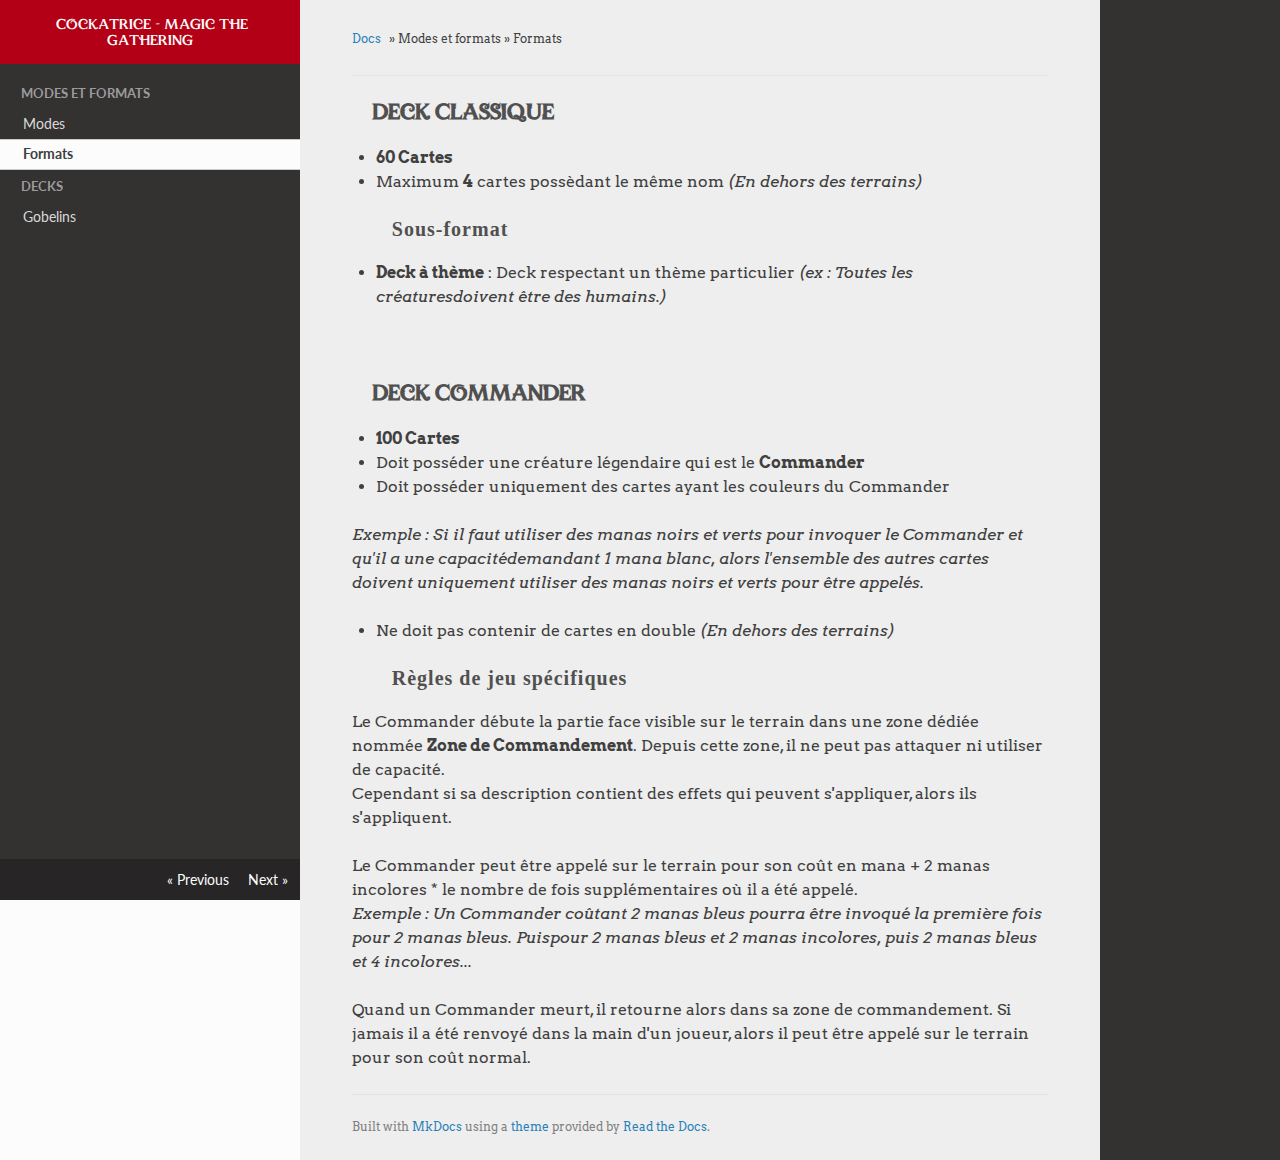
==== formats/index.html @ 2d0db50e "Deployed 1546c3d with MkDocs version: 1.1.2" ====
<!DOCTYPE html>
<!--[if IE 8]><html class="no-js lt-ie9" lang="en" > <![endif]-->
<!--[if gt IE 8]><!--> <html class="no-js" lang="en" > <!--<![endif]-->
<head>
  <meta charset="utf-8">
  <meta http-equiv="X-UA-Compatible" content="IE=edge">
  <meta name="viewport" content="width=device-width, initial-scale=1.0">
  
  <meta name="author" content="Adaendra">
  
  <link rel="shortcut icon" href="../img/favicon.ico">
  <title>Formats - Cockatrice - Magic The Gathering</title>
  <link href="https://fonts.googleapis.com/css2?family=Arvo:ital,wght@0,400;0,700;1,400;1,700&display=swap" rel="stylesheet">
  <link rel="stylesheet" href="https://fonts.googleapis.com/css?family=Lato:400,700|Roboto+Slab:400,700|Inconsolata:400,700" />

  <link rel="stylesheet" href="../css/color_palette.css" />
  <link rel="stylesheet" href="../css/fonts.css" />
  <link rel="stylesheet" href="../css/theme.css" />
  <link rel="stylesheet" href="../css/theme_extra.css" />
  <link rel="stylesheet" href="../css/magic_theme.css" />
  <link rel="stylesheet" href="../css/mtg-card.css" />
  
  <script>
    // Current page data
    var mkdocs_page_name = "Formats";
    var mkdocs_page_input_path = "formats.md";
    var mkdocs_page_url = null;
  </script>
  
  <script src="../js/jquery-2.1.1.min.js" defer></script>
  <script src="../js/modernizr-2.8.3.min.js" defer></script> 
  
</head>

<body class="wy-body-for-nav" role="document">

  <div class="wy-grid-for-nav">

    
    <nav data-toggle="wy-nav-shift" class="wy-nav-side stickynav">
    <div class="wy-side-scroll">
      <div class="wy-side-nav-search">
        <a href=".." class="icon icon-home"> Cockatrice - Magic The Gathering</a>
      </div>

      <div class="wy-menu wy-menu-vertical" data-spy="affix" role="navigation" aria-label="main navigation">
                <p class="caption"><span class="caption-text">Modes et formats</span></p>
                <ul class="current">
                    <li class="toctree-l1"><a class="reference internal" href="../modes/">Modes</a>
                    </li>
                    <li class="toctree-l1 current"><a class="reference internal current" href="./">Formats</a>
                    </li>
                </ul>
                <p class="caption"><span class="caption-text">Decks</span></p>
                <ul>
                    <li class="toctree-l1"><a class="reference internal" href="../decks/gobelins/">Gobelins</a>
                    </li>
                </ul>
      </div>
    </div>
    </nav>

    <section data-toggle="wy-nav-shift" class="wy-nav-content-wrap">

      
      <nav class="wy-nav-top" role="navigation" aria-label="top navigation">
        <i data-toggle="wy-nav-top" class="fa fa-bars"></i>
        <a href="..">Cockatrice - Magic The Gathering</a>
      </nav>

      
      <div class="wy-nav-content">
        <div class="rst-content">
          <div class="navigation-bar" role="navigation" aria-label="breadcrumbs navigation">
  <ul class="wy-breadcrumbs">
    <li><a href="..">Docs</a> &raquo;</li>
    
      
        
          <li>Modes et formats &raquo;</li>
        
      
    
    <li>Formats</li>
    <li class="wy-breadcrumbs-aside">
      
    </li>
  </ul>
  
  <hr/>
</div>
          <div role="main">
            <div class="section" id="content-section-js">
              
                <script>

                  var l = `<h1 id="formats-de-deck">Formats de deck</h1>
<h2 id="deck-classique">Deck Classique</h2>
<ul>
<li><strong>60 Cartes</strong></li>
<li>Maximum <strong>4</strong> cartes possèdant le même nom <em>(En dehors des terrains)</em></li>
</ul>
<h3 id="sous-format">Sous-format</h3>
<ul>
<li><strong>Deck à thème</strong> : Deck respectant un thème particulier <em>(ex : Toutes les créatures
doivent être des humains.)</em></li>
</ul>
<p><br/></p>
<h2 id="deck-commander">Deck Commander</h2>
<ul>
<li><strong>100 Cartes</strong></li>
<li>Doit posséder une créature légendaire qui est le <strong>Commander</strong></li>
<li>Doit posséder uniquement des cartes ayant les couleurs du Commander</li>
</ul>
<p><em>Exemple : Si il faut utiliser des manas noirs et verts pour invoquer le Commander et qu'il a une capacité
demandant 1 mana blanc, alors l'ensemble des autres cartes doivent uniquement utiliser des manas noirs 
et verts pour être appelés.</em></p>
<ul>
<li>Ne doit pas contenir de cartes en double <em>(En dehors des terrains)</em></li>
</ul>
<h3 id="regles-de-jeu-specifiques">Règles de jeu spécifiques</h3>
<p>Le Commander débute la partie face visible sur le terrain dans une zone dédiée nommée <strong>Zone de Commandement</strong>. 
Depuis cette zone, il ne peut pas attaquer ni utiliser de capacité. <br/>
Cependant si sa description contient des effets qui peuvent s'appliquer, alors ils s'appliquent.</p>
<p>Le Commander peut être appelé sur le terrain pour son coût en mana + 2 manas incolores * le nombre de fois 
supplémentaires où il a été appelé. <br/>
<em>Exemple : Un Commander coûtant 2 manas bleus pourra être invoqué la première fois pour 2 manas bleus. Puis
pour 2 manas bleus et 2 manas incolores, puis 2 manas bleus et 4 incolores...</em></p>
<p>Quand un Commander meurt, il retourne alors dans sa zone de commandement. Si jamais il a été renvoyé dans la main 
d'un joueur, alors il peut être appelé sur le terrain pour son coût normal.</p>`.split('\n')
                  var jsonCard = false;
                  for(var i=0; i<l.length; i++) {
                    if (l[i] == '<blockquote>') {
                      jsonCard = true;
                    }
                    if (l[i] == '</blockquote>') {
                      jsonCard = false;
                    }
                    if (jsonCard) {
                      var newL = l[i].substr(3, l[i].length-3-4)
                      if (newL.startsWith('{') && newL.endsWith('}')) {
                        var jsonL = JSON.parse(newL);
                        l[i] = "";
                        if (jsonL.link != null && jsonL.link != undefined) {
                          l[i] = l[i] + "<a class='a-card' href='" + jsonL.link + "'>"
                        }

                        l[i] = l[i] + "<div class='mtg-card card-" + jsonL.color + "'>"

                        l[i] = l[i] + "<div class='mtg-card-top'>"
                        l[i] = l[i] + "<div class='mtg-card-quantity' title='Quantité'>" + jsonL.quantity + "</div>"
                        l[i] = l[i] + "<div class='mtg-card-titre' title='Nom de la carte'>" + jsonL.name + "</div>"
                        if (jsonL.mana != null && jsonL.mana != undefined) {
                          l[i] = l[i] + "<div class='mtg-card-mana' title='Mana'>"
                          for (var j = 0; j < jsonL.mana.length; j++) {
                            if (jsonL.mana[j].color == '') {
                              l[i] = l[i] + "<div class='mana-circle mana-any'>" + jsonL.mana[j].value + "</div>";
                            } else {
                              for (var k = 0; k < parseInt(jsonL.mana[j].value); k++) {
                                l[i] = l[i] + "<div class='mana-circle mana-" + jsonL.mana[j].color + "'></div>";
                              }
                            }
                          }
                          l[i] = l[i] + "</div>" // End Mana
                        }
                        l[i] = l[i] + "</div>" // End Top

                        l[i] = l[i] + "</div>"
                        if (jsonL.link != null && jsonL.link != undefined) {
                          l[i] = l[i] + "</a>"
                        }

                      }
                    }
                  }
                  var l2 = "";
                  for(var i=0; i<l.length; i++) {
                    if (l[i+1] != null && l[i+1] != undefined) {
                      l2 = l2 + l[i + 1]
                    }
                  }

                  document.getElementById('content-section-js').innerHTML = l2;
                </script>
                <!-- <h1 id="formats-de-deck">Formats de deck</h1>
<h2 id="deck-classique">Deck Classique</h2>
<ul>
<li><strong>60 Cartes</strong></li>
<li>Maximum <strong>4</strong> cartes possèdant le même nom <em>(En dehors des terrains)</em></li>
</ul>
<h3 id="sous-format">Sous-format</h3>
<ul>
<li><strong>Deck à thème</strong> : Deck respectant un thème particulier <em>(ex : Toutes les créatures
doivent être des humains.)</em></li>
</ul>
<p><br/></p>
<h2 id="deck-commander">Deck Commander</h2>
<ul>
<li><strong>100 Cartes</strong></li>
<li>Doit posséder une créature légendaire qui est le <strong>Commander</strong></li>
<li>Doit posséder uniquement des cartes ayant les couleurs du Commander</li>
</ul>
<p><em>Exemple : Si il faut utiliser des manas noirs et verts pour invoquer le Commander et qu'il a une capacité
demandant 1 mana blanc, alors l'ensemble des autres cartes doivent uniquement utiliser des manas noirs 
et verts pour être appelés.</em></p>
<ul>
<li>Ne doit pas contenir de cartes en double <em>(En dehors des terrains)</em></li>
</ul>
<h3 id="regles-de-jeu-specifiques">Règles de jeu spécifiques</h3>
<p>Le Commander débute la partie face visible sur le terrain dans une zone dédiée nommée <strong>Zone de Commandement</strong>. 
Depuis cette zone, il ne peut pas attaquer ni utiliser de capacité. <br/>
Cependant si sa description contient des effets qui peuvent s'appliquer, alors ils s'appliquent.</p>
<p>Le Commander peut être appelé sur le terrain pour son coût en mana + 2 manas incolores * le nombre de fois 
supplémentaires où il a été appelé. <br/>
<em>Exemple : Un Commander coûtant 2 manas bleus pourra être invoqué la première fois pour 2 manas bleus. Puis
pour 2 manas bleus et 2 manas incolores, puis 2 manas bleus et 4 incolores...</em></p>
<p>Quand un Commander meurt, il retourne alors dans sa zone de commandement. Si jamais il a été renvoyé dans la main 
d'un joueur, alors il peut être appelé sur le terrain pour son coût normal.</p> -->
              
            </div>
          </div>
          <footer>
  

  <hr/>

  <div role="contentinfo">
    <!-- Copyright etc -->
    
  </div>

  Built with <a href="https://www.mkdocs.org/">MkDocs</a> using a <a href="https://github.com/snide/sphinx_rtd_theme">theme</a> provided by <a href="https://readthedocs.org">Read the Docs</a>.
</footer>
      
        </div>
      </div>

    </section>

  </div>

  <div class="rst-versions" role="note" aria-label="versions">
    <span class="rst-current-version" data-toggle="rst-current-version">
      
      
        <span><a href="../modes/" style="color: #fcfcfc;">&laquo; Previous</a></span>
      
      
        <span style="margin-left: 15px"><a href="../decks/gobelins/" style="color: #fcfcfc">Next &raquo;</a></span>
      
    </span>
</div>
    <script>var base_url = '..';</script>
    <script src="../js/theme.js" defer></script>
      <script src="../search/main.js" defer></script>
    <script defer>
        window.onload = function () {
            SphinxRtdTheme.Navigation.enable(false);
        };
    </script>

</body>
</html>
---- css/color_palette.css ----
:root {
    --black_mana: #343131;
    --black_mana-rgb: 52, 49, 49;
    --blue_mana: #3885d9;
    --blue_mana-rgb: 56, 133, 217;
    --green_mana: #00734b;
    --green_mana-rgb: 0, 115, 75;
    --red_mana: #b40017;
    --red_mana-rgb: 180, 0, 23;
    --white_mana: #f0eed1;
    --white_mana-rgb: 240, 238, 209;
    --colorless_mana: #bbbbbb;
    --colorless_mana-rgb: 187, 187, 187;
}
---- css/fonts.css ----
@font-face {
    font-family: 'MagicTheGathering';
    src: url("../fonts/magicthegathering/MAGIC.ttf") format("truetype");
    font-weight: normal;
    font-style: normal
}

@font-face {
    font-family: 'WizardWorldFont';
    src: url("../fonts/wizard-world-font/WizardWorldSimplified.ttf") format("truetype");
    font-weight: normal;
    font-style: normal
}
---- css/theme.css ----
/*
 * This file is copied from the upstream ReadTheDocs Sphinx
 * theme. To aid upgradability this file should *not* be edited.
 * modifications we need should be included in theme_extra.css.
 *
 * https://github.com/rtfd/sphinx_rtd_theme
 */

/* sphinx_rtd_theme version 0.4.1 | MIT license */
/* Built 20180727 10:07 */
* {
    -webkit-box-sizing: border-box;
    -moz-box-sizing: border-box;
    box-sizing: border-box
}

article, aside, details, figcaption, figure, footer, header, hgroup, nav, section {
    display: block
}

audio, canvas, video {
    display: inline-block;
    *display: inline;
    *zoom: 1
}

audio:not([controls]) {
    display: none
}

[hidden] {
    display: none
}

* {
    -webkit-box-sizing: border-box;
    -moz-box-sizing: border-box;
    box-sizing: border-box
}

html {
    font-size: 100%;
    -webkit-text-size-adjust: 100%;
    -ms-text-size-adjust: 100%
}

body {
    margin: 0
}

a:hover, a:active {
    outline: 0
}

abbr[title] {
    border-bottom: 1px dotted
}

b, strong {
    font-weight: bold
}

blockquote {
    margin: 0
}

dfn {
    font-style: italic
}

ins {
    background: #ff9;
    color: #000;
    text-decoration: none
}

mark {
    background: #ff0;
    color: #000;
    font-style: italic;
    font-weight: bold
}

pre, code, .rst-content tt, .rst-content code, kbd, samp {
    font-family: monospace, serif;
    _font-family: "courier new", monospace;
    font-size: 1em
}

pre {
    white-space: pre
}

q {
    quotes: none
}

q:before, q:after {
    content: "";
    content: none
}

small {
    font-size: 85%
}

sub, sup {
    font-size: 75%;
    line-height: 0;
    position: relative;
    vertical-align: baseline
}

sup {
    top: -0.5em
}

sub {
    bottom: -0.25em
}

ul, ol, dl {
    margin: 0;
    padding: 0;
    list-style: none;
    list-style-image: none
}

li {
    list-style: none
}

dd {
    margin: 0
}

img {
    border: 0;
    -ms-interpolation-mode: bicubic;
    vertical-align: middle;
    max-width: 100%
}

svg:not(:root) {
    overflow: hidden
}

figure {
    margin: 0
}

form {
    margin: 0
}

fieldset {
    border: 0;
    margin: 0;
    padding: 0
}

label {
    cursor: pointer
}

legend {
    border: 0;
    *margin-left: -7px;
    padding: 0;
    white-space: normal
}

button, input, select, textarea {
    font-size: 100%;
    margin: 0;
    vertical-align: baseline;
    *vertical-align: middle
}

button, input {
    line-height: normal
}

button, input[type="button"], input[type="reset"], input[type="submit"] {
    cursor: pointer;
    -webkit-appearance: button;
    *overflow: visible
}

button[disabled], input[disabled] {
    cursor: default
}

input[type="checkbox"], input[type="radio"] {
    box-sizing: border-box;
    padding: 0;
    *width: 13px;
    *height: 13px
}

input[type="search"] {
    -webkit-appearance: textfield;
    -moz-box-sizing: content-box;
    -webkit-box-sizing: content-box;
    box-sizing: content-box
}

input[type="search"]::-webkit-search-decoration, input[type="search"]::-webkit-search-cancel-button {
    -webkit-appearance: none
}

button::-moz-focus-inner, input::-moz-focus-inner {
    border: 0;
    padding: 0
}

textarea {
    overflow: auto;
    vertical-align: top;
    resize: vertical
}

table {
    border-collapse: collapse;
    border-spacing: 0
}

td {
    vertical-align: top
}

.chromeframe {
    margin: .2em 0;
    background: #ccc;
    color: #000;
    padding: .2em 0
}

.ir {
    display: block;
    border: 0;
    text-indent: -999em;
    overflow: hidden;
    background-color: transparent;
    background-repeat: no-repeat;
    text-align: left;
    direction: ltr;
    *line-height: 0
}

.ir br {
    display: none
}

.hidden {
    display: none !important;
    visibility: hidden
}

.visuallyhidden {
    border: 0;
    clip: rect(0 0 0 0);
    height: 1px;
    margin: -1px;
    overflow: hidden;
    padding: 0;
    position: absolute;
    width: 1px
}

.visuallyhidden.focusable:active, .visuallyhidden.focusable:focus {
    clip: auto;
    height: auto;
    margin: 0;
    overflow: visible;
    position: static;
    width: auto
}

.invisible {
    visibility: hidden
}

.relative {
    position: relative
}

big, small {
    font-size: 100%
}

@media print {
    html, body, section {
        background: none !important
    }

    * {
        box-shadow: none !important;
        text-shadow: none !important;
        filter: none !important;
        -ms-filter: none !important
    }

    a, a:visited {
        text-decoration: underline
    }

    .ir a:after, a[href^="javascript:"]:after, a[href^="#"]:after {
        content: ""
    }

    pre, blockquote {
        page-break-inside: avoid
    }

    thead {
        display: table-header-group
    }

    tr, img {
        page-break-inside: avoid
    }

    img {
        max-width: 100% !important
    }

    @page {
        margin: .5cm
    }

    p, h2, .rst-content .toctree-wrapper p.caption, h3 {
        orphans: 3;
        widows: 3
    }

    h2, .rst-content .toctree-wrapper p.caption, h3 {
        page-break-after: avoid
    }
}

.fa:before, .wy-menu-vertical li span.toctree-expand:before, .wy-menu-vertical li.on a span.toctree-expand:before, .wy-menu-vertical li.current > a span.toctree-expand:before, .rst-content .admonition-title:before, .rst-content h1 .headerlink:before, .rst-content h2 .headerlink:before, .rst-content h3 .headerlink:before, .rst-content h4 .headerlink:before, .rst-content h5 .headerlink:before, .rst-content h6 .headerlink:before, .rst-content dl dt .headerlink:before, .rst-content p.caption .headerlink:before, .rst-content table > caption .headerlink:before, .rst-content tt.download span:first-child:before, .rst-content code.download span:first-child:before, .icon:before, .wy-dropdown .caret:before, .wy-inline-validate.wy-inline-validate-success .wy-input-context:before, .wy-inline-validate.wy-inline-validate-danger .wy-input-context:before, .wy-inline-validate.wy-inline-validate-warning .wy-input-context:before, .wy-inline-validate.wy-inline-validate-info .wy-input-context:before, .wy-alert, .rst-content .note, .rst-content .attention, .rst-content .caution, .rst-content .danger, .rst-content .error, .rst-content .hint, .rst-content .important, .rst-content .tip, .rst-content .warning, .rst-content .seealso, .rst-content .admonition-todo, .rst-content .admonition, .btn, input[type="text"], input[type="password"], input[type="email"], input[type="url"], input[type="date"], input[type="month"], input[type="time"], input[type="datetime"], input[type="datetime-local"], input[type="week"], input[type="number"], input[type="search"], input[type="tel"], input[type="color"], select, textarea, .wy-menu-vertical li.on a, .wy-menu-vertical li.current > a, .wy-side-nav-search > a, .wy-side-nav-search .wy-dropdown > a, .wy-nav-top a {
    -webkit-font-smoothing: antialiased
}

.clearfix {
    *zoom: 1
}

.clearfix:before, .clearfix:after {
    display: table;
    content: ""
}

.clearfix:after {
    clear: both
}

/*!
  *  Font Awesome 4.7.0 by @davegandy - http://fontawesome.io - @fontawesome
  *  License - http://fontawesome.io/license (Font: SIL OFL 1.1, CSS: MIT License)
  */
@font-face {
    font-family: 'FontAwesome';
    src: url("../fonts/fontawesome-webfont.eot?v=4.7.0");
    src: url("../fonts/fontawesome-webfont.eot?#iefix&v=4.7.0") format("embedded-opentype"), url("../fonts/fontawesome-webfont.woff2?v=4.7.0") format("woff2"), url("../fonts/fontawesome-webfont.woff?v=4.7.0") format("woff"), url("../fonts/fontawesome-webfont.ttf?v=4.7.0") format("truetype"), url("../fonts/fontawesome-webfont.svg?v=4.7.0#fontawesomeregular") format("svg");
    font-weight: normal;
    font-style: normal
}

.fa, .wy-menu-vertical li span.toctree-expand, .wy-menu-vertical li.on a span.toctree-expand, .wy-menu-vertical li.current > a span.toctree-expand, .rst-content .admonition-title, .rst-content h1 .headerlink, .rst-content h2 .headerlink, .rst-content h3 .headerlink, .rst-content h4 .headerlink, .rst-content h5 .headerlink, .rst-content h6 .headerlink, .rst-content dl dt .headerlink, .rst-content p.caption .headerlink, .rst-content table > caption .headerlink, .rst-content tt.download span:first-child, .rst-content code.download span:first-child, .icon {
    display: inline-block;
    font: normal normal normal 14px/1 FontAwesome;
    font-size: inherit;
    text-rendering: auto;
    -webkit-font-smoothing: antialiased;
    -moz-osx-font-smoothing: grayscale
}

.fa-lg {
    font-size: 1.3333333333em;
    line-height: .75em;
    vertical-align: -15%
}

.fa-2x {
    font-size: 2em
}

.fa-3x {
    font-size: 3em
}

.fa-4x {
    font-size: 4em
}

.fa-5x {
    font-size: 5em
}

.fa-fw {
    width: 1.2857142857em;
    text-align: center
}

.fa-ul {
    padding-left: 0;
    margin-left: 2.1428571429em;
    list-style-type: none
}

.fa-ul > li {
    position: relative
}

.fa-li {
    position: absolute;
    left: -2.1428571429em;
    width: 2.1428571429em;
    top: .1428571429em;
    text-align: center
}

.fa-li.fa-lg {
    left: -1.8571428571em
}

.fa-border {
    padding: .2em .25em .15em;
    border: solid 0.08em #eee;
    border-radius: .1em
}

.fa-pull-left {
    float: left
}

.fa-pull-right {
    float: right
}

.fa.fa-pull-left, .wy-menu-vertical li span.fa-pull-left.toctree-expand, .wy-menu-vertical li.on a span.fa-pull-left.toctree-expand, .wy-menu-vertical li.current > a span.fa-pull-left.toctree-expand, .rst-content .fa-pull-left.admonition-title, .rst-content h1 .fa-pull-left.headerlink, .rst-content h2 .fa-pull-left.headerlink, .rst-content h3 .fa-pull-left.headerlink, .rst-content h4 .fa-pull-left.headerlink, .rst-content h5 .fa-pull-left.headerlink, .rst-content h6 .fa-pull-left.headerlink, .rst-content dl dt .fa-pull-left.headerlink, .rst-content p.caption .fa-pull-left.headerlink, .rst-content table > caption .fa-pull-left.headerlink, .rst-content tt.download span.fa-pull-left:first-child, .rst-content code.download span.fa-pull-left:first-child, .fa-pull-left.icon {
    margin-right: .3em
}

.fa.fa-pull-right, .wy-menu-vertical li span.fa-pull-right.toctree-expand, .wy-menu-vertical li.on a span.fa-pull-right.toctree-expand, .wy-menu-vertical li.current > a span.fa-pull-right.toctree-expand, .rst-content .fa-pull-right.admonition-title, .rst-content h1 .fa-pull-right.headerlink, .rst-content h2 .fa-pull-right.headerlink, .rst-content h3 .fa-pull-right.headerlink, .rst-content h4 .fa-pull-right.headerlink, .rst-content h5 .fa-pull-right.headerlink, .rst-content h6 .fa-pull-right.headerlink, .rst-content dl dt .fa-pull-right.headerlink, .rst-content p.caption .fa-pull-right.headerlink, .rst-content table > caption .fa-pull-right.headerlink, .rst-content tt.download span.fa-pull-right:first-child, .rst-content code.download span.fa-pull-right:first-child, .fa-pull-right.icon {
    margin-left: .3em
}

.pull-right {
    float: right
}

.pull-left {
    float: left
}

.fa.pull-left, .wy-menu-vertical li span.pull-left.toctree-expand, .wy-menu-vertical li.on a span.pull-left.toctree-expand, .wy-menu-vertical li.current > a span.pull-left.toctree-expand, .rst-content .pull-left.admonition-title, .rst-content h1 .pull-left.headerlink, .rst-content h2 .pull-left.headerlink, .rst-content h3 .pull-left.headerlink, .rst-content h4 .pull-left.headerlink, .rst-content h5 .pull-left.headerlink, .rst-content h6 .pull-left.headerlink, .rst-content dl dt .pull-left.headerlink, .rst-content p.caption .pull-left.headerlink, .rst-content table > caption .pull-left.headerlink, .rst-content tt.download span.pull-left:first-child, .rst-content code.download span.pull-left:first-child, .pull-left.icon {
    margin-right: .3em
}

.fa.pull-right, .wy-menu-vertical li span.pull-right.toctree-expand, .wy-menu-vertical li.on a span.pull-right.toctree-expand, .wy-menu-vertical li.current > a span.pull-right.toctree-expand, .rst-content .pull-right.admonition-title, .rst-content h1 .pull-right.headerlink, .rst-content h2 .pull-right.headerlink, .rst-content h3 .pull-right.headerlink, .rst-content h4 .pull-right.headerlink, .rst-content h5 .pull-right.headerlink, .rst-content h6 .pull-right.headerlink, .rst-content dl dt .pull-right.headerlink, .rst-content p.caption .pull-right.headerlink, .rst-content table > caption .pull-right.headerlink, .rst-content tt.download span.pull-right:first-child, .rst-content code.download span.pull-right:first-child, .pull-right.icon {
    margin-left: .3em
}

.fa-spin {
    -webkit-animation: fa-spin 2s infinite linear;
    animation: fa-spin 2s infinite linear
}

.fa-pulse {
    -webkit-animation: fa-spin 1s infinite steps(8);
    animation: fa-spin 1s infinite steps(8)
}

@-webkit-keyframes fa-spin {
    0% {
        -webkit-transform: rotate(0deg);
        transform: rotate(0deg)
    }
    100% {
        -webkit-transform: rotate(359deg);
        transform: rotate(359deg)
    }
}

@keyframes fa-spin {
    0% {
        -webkit-transform: rotate(0deg);
        transform: rotate(0deg)
    }
    100% {
        -webkit-transform: rotate(359deg);
        transform: rotate(359deg)
    }
}

.fa-rotate-90 {
    -ms-filter: "progid:DXImageTransform.Microsoft.BasicImage(rotation=1)";
    -webkit-transform: rotate(90deg);
    -ms-transform: rotate(90deg);
    transform: rotate(90deg)
}

.fa-rotate-180 {
    -ms-filter: "progid:DXImageTransform.Microsoft.BasicImage(rotation=2)";
    -webkit-transform: rotate(180deg);
    -ms-transform: rotate(180deg);
    transform: rotate(180deg)
}

.fa-rotate-270 {
    -ms-filter: "progid:DXImageTransform.Microsoft.BasicImage(rotation=3)";
    -webkit-transform: rotate(270deg);
    -ms-transform: rotate(270deg);
    transform: rotate(270deg)
}

.fa-flip-horizontal {
    -ms-filter: "progid:DXImageTransform.Microsoft.BasicImage(rotation=0, mirror=1)";
    -webkit-transform: scale(-1, 1);
    -ms-transform: scale(-1, 1);
    transform: scale(-1, 1)
}

.fa-flip-vertical {
    -ms-filter: "progid:DXImageTransform.Microsoft.BasicImage(rotation=2, mirror=1)";
    -webkit-transform: scale(1, -1);
    -ms-transform: scale(1, -1);
    transform: scale(1, -1)
}

:root .fa-rotate-90, :root .fa-rotate-180, :root .fa-rotate-270, :root .fa-flip-horizontal, :root .fa-flip-vertical {
    filter: none
}

.fa-stack {
    position: relative;
    display: inline-block;
    width: 2em;
    height: 2em;
    line-height: 2em;
    vertical-align: middle
}

.fa-stack-1x, .fa-stack-2x {
    position: absolute;
    left: 0;
    width: 100%;
    text-align: center
}

.fa-stack-1x {
    line-height: inherit
}

.fa-stack-2x {
    font-size: 2em
}

.fa-inverse {
    color: #fff
}

.fa-glass:before {
    content: ""
}

.fa-music:before {
    content: ""
}

.fa-search:before, .icon-search:before {
    content: ""
}

.fa-envelope-o:before {
    content: ""
}

.fa-heart:before {
    content: ""
}

.fa-star:before {
    content: ""
}

.fa-star-o:before {
    content: ""
}

.fa-user:before {
    content: ""
}

.fa-film:before {
    content: ""
}

.fa-th-large:before {
    content: ""
}

.fa-th:before {
    content: ""
}

.fa-th-list:before {
    content: ""
}

.fa-check:before {
    content: ""
}

.fa-remove:before, .fa-close:before, .fa-times:before {
    content: ""
}

.fa-search-plus:before {
    content: ""
}

.fa-search-minus:before {
    content: ""
}

.fa-power-off:before {
    content: ""
}

.fa-signal:before {
    content: ""
}

.fa-gear:before, .fa-cog:before {
    content: ""
}

.fa-trash-o:before {
    content: ""
}

.fa-home:before, .icon-home:before {
    content: ""
}

.fa-file-o:before {
    content: ""
}

.fa-clock-o:before {
    content: ""
}

.fa-road:before {
    content: ""
}

.fa-download:before, .rst-content tt.download span:first-child:before, .rst-content code.download span:first-child:before {
    content: ""
}

.fa-arrow-circle-o-down:before {
    content: ""
}

.fa-arrow-circle-o-up:before {
    content: ""
}

.fa-inbox:before {
    content: ""
}

.fa-play-circle-o:before {
    content: ""
}

.fa-rotate-right:before, .fa-repeat:before {
    content: ""
}

.fa-refresh:before {
    content: ""
}

.fa-list-alt:before {
    content: ""
}

.fa-lock:before {
    content: ""
}

.fa-flag:before {
    content: ""
}

.fa-headphones:before {
    content: ""
}

.fa-volume-off:before {
    content: ""
}

.fa-volume-down:before {
    content: ""
}

.fa-volume-up:before {
    content: ""
}

.fa-qrcode:before {
    content: ""
}

.fa-barcode:before {
    content: ""
}

.fa-tag:before {
    content: ""
}

.fa-tags:before {
    content: ""
}

.fa-book:before, .icon-book:before {
    content: ""
}

.fa-bookmark:before {
    content: ""
}

.fa-print:before {
    content: ""
}

.fa-camera:before {
    content: ""
}

.fa-font:before {
    content: ""
}

.fa-bold:before {
    content: ""
}

.fa-italic:before {
    content: ""
}

.fa-text-height:before {
    content: ""
}

.fa-text-width:before {
    content: ""
}

.fa-align-left:before {
    content: ""
}

.fa-align-center:before {
    content: ""
}

.fa-align-right:before {
    content: ""
}

.fa-align-justify:before {
    content: ""
}

.fa-list:before {
    content: ""
}

.fa-dedent:before, .fa-outdent:before {
    content: ""
}

.fa-indent:before {
    content: ""
}

.fa-video-camera:before {
    content: ""
}

.fa-photo:before, .fa-image:before, .fa-picture-o:before {
    content: ""
}

.fa-pencil:before {
    content: ""
}

.fa-map-marker:before {
    content: ""
}

.fa-adjust:before {
    content: ""
}

.fa-tint:before {
    content: ""
}

.fa-edit:before, .fa-pencil-square-o:before {
    content: ""
}

.fa-share-square-o:before {
    content: ""
}

.fa-check-square-o:before {
    content: ""
}

.fa-arrows:before {
    content: ""
}

.fa-step-backward:before {
    content: ""
}

.fa-fast-backward:before {
    content: ""
}

.fa-backward:before {
    content: ""
}

.fa-play:before {
    content: ""
}

.fa-pause:before {
    content: ""
}

.fa-stop:before {
    content: ""
}

.fa-forward:before {
    content: ""
}

.fa-fast-forward:before {
    content: ""
}

.fa-step-forward:before {
    content: ""
}

.fa-eject:before {
    content: ""
}

.fa-chevron-left:before {
    content: ""
}

.fa-chevron-right:before {
    content: ""
}

.fa-plus-circle:before {
    content: ""
}

.fa-minus-circle:before {
    content: ""
}

.fa-times-circle:before, .wy-inline-validate.wy-inline-validate-danger .wy-input-context:before {
    content: ""
}

.fa-check-circle:before, .wy-inline-validate.wy-inline-validate-success .wy-input-context:before {
    content: ""
}

.fa-question-circle:before {
    content: ""
}

.fa-info-circle:before {
    content: ""
}

.fa-crosshairs:before {
    content: ""
}

.fa-times-circle-o:before {
    content: ""
}

.fa-check-circle-o:before {
    content: ""
}

.fa-ban:before {
    content: ""
}

.fa-arrow-left:before {
    content: ""
}

.fa-arrow-right:before {
    content: ""
}

.fa-arrow-up:before {
    content: ""
}

.fa-arrow-down:before {
    content: ""
}

.fa-mail-forward:before, .fa-share:before {
    content: ""
}

.fa-expand:before {
    content: ""
}

.fa-compress:before {
    content: ""
}

.fa-plus:before {
    content: ""
}

.fa-minus:before {
    content: ""
}

.fa-asterisk:before {
    content: ""
}

.fa-exclamation-circle:before, .wy-inline-validate.wy-inline-validate-warning .wy-input-context:before, .wy-inline-validate.wy-inline-validate-info .wy-input-context:before, .rst-content .admonition-title:before {
    content: ""
}

.fa-gift:before {
    content: ""
}

.fa-leaf:before {
    content: ""
}

.fa-fire:before, .icon-fire:before {
    content: ""
}

.fa-eye:before {
    content: ""
}

.fa-eye-slash:before {
    content: ""
}

.fa-warning:before, .fa-exclamation-triangle:before {
    content: ""
}

.fa-plane:before {
    content: ""
}

.fa-calendar:before {
    content: ""
}

.fa-random:before {
    content: ""
}

.fa-comment:before {
    content: ""
}

.fa-magnet:before {
    content: ""
}

.fa-chevron-up:before {
    content: ""
}

.fa-chevron-down:before {
    content: ""
}

.fa-retweet:before {
    content: ""
}

.fa-shopping-cart:before {
    content: ""
}

.fa-folder:before {
    content: ""
}

.fa-folder-open:before {
    content: ""
}

.fa-arrows-v:before {
    content: ""
}

.fa-arrows-h:before {
    content: ""
}

.fa-bar-chart-o:before, .fa-bar-chart:before {
    content: ""
}

.fa-twitter-square:before {
    content: ""
}

.fa-facebook-square:before {
    content: ""
}

.fa-camera-retro:before {
    content: ""
}

.fa-key:before {
    content: ""
}

.fa-gears:before, .fa-cogs:before {
    content: ""
}

.fa-comments:before {
    content: ""
}

.fa-thumbs-o-up:before {
    content: ""
}

.fa-thumbs-o-down:before {
    content: ""
}

.fa-star-half:before {
    content: ""
}

.fa-heart-o:before {
    content: ""
}

.fa-sign-out:before {
    content: ""
}

.fa-linkedin-square:before {
    content: ""
}

.fa-thumb-tack:before {
    content: ""
}

.fa-external-link:before {
    content: ""
}

.fa-sign-in:before {
    content: ""
}

.fa-trophy:before {
    content: ""
}

.fa-github-square:before {
    content: ""
}

.fa-upload:before {
    content: ""
}

.fa-lemon-o:before {
    content: ""
}

.fa-phone:before {
    content: ""
}

.fa-square-o:before {
    content: ""
}

.fa-bookmark-o:before {
    content: ""
}

.fa-phone-square:before {
    content: ""
}

.fa-twitter:before {
    content: ""
}

.fa-facebook-f:before, .fa-facebook:before {
    content: ""
}

.fa-github:before, .icon-github:before {
    content: ""
}

.fa-unlock:before {
    content: ""
}

.fa-credit-card:before {
    content: ""
}

.fa-feed:before, .fa-rss:before {
    content: ""
}

.fa-hdd-o:before {
    content: ""
}

.fa-bullhorn:before {
    content: ""
}

.fa-bell:before {
    content: ""
}

.fa-certificate:before {
    content: ""
}

.fa-hand-o-right:before {
    content: ""
}

.fa-hand-o-left:before {
    content: ""
}

.fa-hand-o-up:before {
    content: ""
}

.fa-hand-o-down:before {
    content: ""
}

.fa-arrow-circle-left:before, .icon-circle-arrow-left:before {
    content: ""
}

.fa-arrow-circle-right:before, .icon-circle-arrow-right:before {
    content: ""
}

.fa-arrow-circle-up:before {
    content: ""
}

.fa-arrow-circle-down:before {
    content: ""
}

.fa-globe:before {
    content: ""
}

.fa-wrench:before {
    content: ""
}

.fa-tasks:before {
    content: ""
}

.fa-filter:before {
    content: ""
}

.fa-briefcase:before {
    content: ""
}

.fa-arrows-alt:before {
    content: ""
}

.fa-group:before, .fa-users:before {
    content: ""
}

.fa-chain:before, .fa-link:before, .icon-link:before {
    content: ""
}

.fa-cloud:before {
    content: ""
}

.fa-flask:before {
    content: ""
}

.fa-cut:before, .fa-scissors:before {
    content: ""
}

.fa-copy:before, .fa-files-o:before {
    content: ""
}

.fa-paperclip:before {
    content: ""
}

.fa-save:before, .fa-floppy-o:before {
    content: ""
}

.fa-square:before {
    content: ""
}

.fa-navicon:before, .fa-reorder:before, .fa-bars:before {
    content: ""
}

.fa-list-ul:before {
    content: ""
}

.fa-list-ol:before {
    content: ""
}

.fa-strikethrough:before {
    content: ""
}

.fa-underline:before {
    content: ""
}

.fa-table:before {
    content: ""
}

.fa-magic:before {
    content: ""
}

.fa-truck:before {
    content: ""
}

.fa-pinterest:before {
    content: ""
}

.fa-pinterest-square:before {
    content: ""
}

.fa-google-plus-square:before {
    content: ""
}

.fa-google-plus:before {
    content: ""
}

.fa-money:before {
    content: ""
}

.fa-caret-down:before, .wy-dropdown .caret:before, .icon-caret-down:before {
    content: ""
}

.fa-caret-up:before {
    content: ""
}

.fa-caret-left:before {
    content: ""
}

.fa-caret-right:before {
    content: ""
}

.fa-columns:before {
    content: ""
}

.fa-unsorted:before, .fa-sort:before {
    content: ""
}

.fa-sort-down:before, .fa-sort-desc:before {
    content: ""
}

.fa-sort-up:before, .fa-sort-asc:before {
    content: ""
}

.fa-envelope:before {
    content: ""
}

.fa-linkedin:before {
    content: ""
}

.fa-rotate-left:before, .fa-undo:before {
    content: ""
}

.fa-legal:before, .fa-gavel:before {
    content: ""
}

.fa-dashboard:before, .fa-tachometer:before {
    content: ""
}

.fa-comment-o:before {
    content: ""
}

.fa-comments-o:before {
    content: ""
}

.fa-flash:before, .fa-bolt:before {
    content: ""
}

.fa-sitemap:before {
    content: ""
}

.fa-umbrella:before {
    content: ""
}

.fa-paste:before, .fa-clipboard:before {
    content: ""
}

.fa-lightbulb-o:before {
    content: ""
}

.fa-exchange:before {
    content: ""
}

.fa-cloud-download:before {
    content: ""
}

.fa-cloud-upload:before {
    content: ""
}

.fa-user-md:before {
    content: ""
}

.fa-stethoscope:before {
    content: ""
}

.fa-suitcase:before {
    content: ""
}

.fa-bell-o:before {
    content: ""
}

.fa-coffee:before {
    content: ""
}

.fa-cutlery:before {
    content: ""
}

.fa-file-text-o:before {
    content: ""
}

.fa-building-o:before {
    content: ""
}

.fa-hospital-o:before {
    content: ""
}

.fa-ambulance:before {
    content: ""
}

.fa-medkit:before {
    content: ""
}

.fa-fighter-jet:before {
    content: ""
}

.fa-beer:before {
    content: ""
}

.fa-h-square:before {
    content: ""
}

.fa-plus-square:before {
    content: ""
}

.fa-angle-double-left:before {
    content: ""
}

.fa-angle-double-right:before {
    content: ""
}

.fa-angle-double-up:before {
    content: ""
}

.fa-angle-double-down:before {
    content: ""
}

.fa-angle-left:before {
    content: ""
}

.fa-angle-right:before {
    content: ""
}

.fa-angle-up:before {
    content: ""
}

.fa-angle-down:before {
    content: ""
}

.fa-desktop:before {
    content: ""
}

.fa-laptop:before {
    content: ""
}

.fa-tablet:before {
    content: ""
}

.fa-mobile-phone:before, .fa-mobile:before {
    content: ""
}

.fa-circle-o:before {
    content: ""
}

.fa-quote-left:before {
    content: ""
}

.fa-quote-right:before {
    content: ""
}

.fa-spinner:before {
    content: ""
}

.fa-circle:before {
    content: ""
}

.fa-mail-reply:before, .fa-reply:before {
    content: ""
}

.fa-github-alt:before {
    content: ""
}

.fa-folder-o:before {
    content: ""
}

.fa-folder-open-o:before {
    content: ""
}

.fa-smile-o:before {
    content: ""
}

.fa-frown-o:before {
    content: ""
}

.fa-meh-o:before {
    content: ""
}

.fa-gamepad:before {
    content: ""
}

.fa-keyboard-o:before {
    content: ""
}

.fa-flag-o:before {
    content: ""
}

.fa-flag-checkered:before {
    content: ""
}

.fa-terminal:before {
    content: ""
}

.fa-code:before {
    content: ""
}

.fa-mail-reply-all:before, .fa-reply-all:before {
    content: ""
}

.fa-star-half-empty:before, .fa-star-half-full:before, .fa-star-half-o:before {
    content: ""
}

.fa-location-arrow:before {
    content: ""
}

.fa-crop:before {
    content: ""
}

.fa-code-fork:before {
    content: ""
}

.fa-unlink:before, .fa-chain-broken:before {
    content: ""
}

.fa-question:before {
    content: ""
}

.fa-info:before {
    content: ""
}

.fa-exclamation:before {
    content: ""
}

.fa-superscript:before {
    content: ""
}

.fa-subscript:before {
    content: ""
}

.fa-eraser:before {
    content: ""
}

.fa-puzzle-piece:before {
    content: ""
}

.fa-microphone:before {
    content: ""
}

.fa-microphone-slash:before {
    content: ""
}

.fa-shield:before {
    content: ""
}

.fa-calendar-o:before {
    content: ""
}

.fa-fire-extinguisher:before {
    content: ""
}

.fa-rocket:before {
    content: ""
}

.fa-maxcdn:before {
    content: ""
}

.fa-chevron-circle-left:before {
    content: ""
}

.fa-chevron-circle-right:before {
    content: ""
}

.fa-chevron-circle-up:before {
    content: ""
}

.fa-chevron-circle-down:before {
    content: ""
}

.fa-html5:before {
    content: ""
}

.fa-css3:before {
    content: ""
}

.fa-anchor:before {
    content: ""
}

.fa-unlock-alt:before {
    content: ""
}

.fa-bullseye:before {
    content: ""
}

.fa-ellipsis-h:before {
    content: ""
}

.fa-ellipsis-v:before {
    content: ""
}

.fa-rss-square:before {
    content: ""
}

.fa-play-circle:before {
    content: ""
}

.fa-ticket:before {
    content: ""
}

.fa-minus-square:before {
    content: ""
}

.fa-minus-square-o:before, .wy-menu-vertical li.on a span.toctree-expand:before, .wy-menu-vertical li.current > a span.toctree-expand:before {
    content: ""
}

.fa-level-up:before {
    content: ""
}

.fa-level-down:before {
    content: ""
}

.fa-check-square:before {
    content: ""
}

.fa-pencil-square:before {
    content: ""
}

.fa-external-link-square:before {
    content: ""
}

.fa-share-square:before {
    content: ""
}

.fa-compass:before {
    content: ""
}

.fa-toggle-down:before, .fa-caret-square-o-down:before {
    content: ""
}

.fa-toggle-up:before, .fa-caret-square-o-up:before {
    content: ""
}

.fa-toggle-right:before, .fa-caret-square-o-right:before {
    content: ""
}

.fa-euro:before, .fa-eur:before {
    content: ""
}

.fa-gbp:before {
    content: ""
}

.fa-dollar:before, .fa-usd:before {
    content: ""
}

.fa-rupee:before, .fa-inr:before {
    content: ""
}

.fa-cny:before, .fa-rmb:before, .fa-yen:before, .fa-jpy:before {
    content: ""
}

.fa-ruble:before, .fa-rouble:before, .fa-rub:before {
    content: ""
}

.fa-won:before, .fa-krw:before {
    content: ""
}

.fa-bitcoin:before, .fa-btc:before {
    content: ""
}

.fa-file:before {
    content: ""
}

.fa-file-text:before {
    content: ""
}

.fa-sort-alpha-asc:before {
    content: ""
}

.fa-sort-alpha-desc:before {
    content: ""
}

.fa-sort-amount-asc:before {
    content: ""
}

.fa-sort-amount-desc:before {
    content: ""
}

.fa-sort-numeric-asc:before {
    content: ""
}

.fa-sort-numeric-desc:before {
    content: ""
}

.fa-thumbs-up:before {
    content: ""
}

.fa-thumbs-down:before {
    content: ""
}

.fa-youtube-square:before {
    content: ""
}

.fa-youtube:before {
    content: ""
}

.fa-xing:before {
    content: ""
}

.fa-xing-square:before {
    content: ""
}

.fa-youtube-play:before {
    content: ""
}

.fa-dropbox:before {
    content: ""
}

.fa-stack-overflow:before {
    content: ""
}

.fa-instagram:before {
    content: ""
}

.fa-flickr:before {
    content: ""
}

.fa-adn:before {
    content: ""
}

.fa-bitbucket:before, .icon-bitbucket:before {
    content: ""
}

.fa-bitbucket-square:before {
    content: ""
}

.fa-tumblr:before {
    content: ""
}

.fa-tumblr-square:before {
    content: ""
}

.fa-long-arrow-down:before {
    content: ""
}

.fa-long-arrow-up:before {
    content: ""
}

.fa-long-arrow-left:before {
    content: ""
}

.fa-long-arrow-right:before {
    content: ""
}

.fa-apple:before {
    content: ""
}

.fa-windows:before {
    content: ""
}

.fa-android:before {
    content: ""
}

.fa-linux:before {
    content: ""
}

.fa-dribbble:before {
    content: ""
}

.fa-skype:before {
    content: ""
}

.fa-foursquare:before {
    content: ""
}

.fa-trello:before {
    content: ""
}

.fa-female:before {
    content: ""
}

.fa-male:before {
    content: ""
}

.fa-gittip:before, .fa-gratipay:before {
    content: ""
}

.fa-sun-o:before {
    content: ""
}

.fa-moon-o:before {
    content: ""
}

.fa-archive:before {
    content: ""
}

.fa-bug:before {
    content: ""
}

.fa-vk:before {
    content: ""
}

.fa-weibo:before {
    content: ""
}

.fa-renren:before {
    content: ""
}

.fa-pagelines:before {
    content: ""
}

.fa-stack-exchange:before {
    content: ""
}

.fa-arrow-circle-o-right:before {
    content: ""
}

.fa-arrow-circle-o-left:before {
    content: ""
}

.fa-toggle-left:before, .fa-caret-square-o-left:before {
    content: ""
}

.fa-dot-circle-o:before {
    content: ""
}

.fa-wheelchair:before {
    content: ""
}

.fa-vimeo-square:before {
    content: ""
}

.fa-turkish-lira:before, .fa-try:before {
    content: ""
}

.fa-plus-square-o:before, .wy-menu-vertical li span.toctree-expand:before {
    content: ""
}

.fa-space-shuttle:before {
    content: ""
}

.fa-slack:before {
    content: ""
}

.fa-envelope-square:before {
    content: ""
}

.fa-wordpress:before {
    content: ""
}

.fa-openid:before {
    content: ""
}

.fa-institution:before, .fa-bank:before, .fa-university:before {
    content: ""
}

.fa-mortar-board:before, .fa-graduation-cap:before {
    content: ""
}

.fa-yahoo:before {
    content: ""
}

.fa-google:before {
    content: ""
}

.fa-reddit:before {
    content: ""
}

.fa-reddit-square:before {
    content: ""
}

.fa-stumbleupon-circle:before {
    content: ""
}

.fa-stumbleupon:before {
    content: ""
}

.fa-delicious:before {
    content: ""
}

.fa-digg:before {
    content: ""
}

.fa-pied-piper-pp:before {
    content: ""
}

.fa-pied-piper-alt:before {
    content: ""
}

.fa-drupal:before {
    content: ""
}

.fa-joomla:before {
    content: ""
}

.fa-language:before {
    content: ""
}

.fa-fax:before {
    content: ""
}

.fa-building:before {
    content: ""
}

.fa-child:before {
    content: ""
}

.fa-paw:before {
    content: ""
}

.fa-spoon:before {
    content: ""
}

.fa-cube:before {
    content: ""
}

.fa-cubes:before {
    content: ""
}

.fa-behance:before {
    content: ""
}

.fa-behance-square:before {
    content: ""
}

.fa-steam:before {
    content: ""
}

.fa-steam-square:before {
    content: ""
}

.fa-recycle:before {
    content: ""
}

.fa-automobile:before, .fa-car:before {
    content: ""
}

.fa-cab:before, .fa-taxi:before {
    content: ""
}

.fa-tree:before {
    content: ""
}

.fa-spotify:before {
    content: ""
}

.fa-deviantart:before {
    content: ""
}

.fa-soundcloud:before {
    content: ""
}

.fa-database:before {
    content: ""
}

.fa-file-pdf-o:before {
    content: ""
}

.fa-file-word-o:before {
    content: ""
}

.fa-file-excel-o:before {
    content: ""
}

.fa-file-powerpoint-o:before {
    content: ""
}

.fa-file-photo-o:before, .fa-file-picture-o:before, .fa-file-image-o:before {
    content: ""
}

.fa-file-zip-o:before, .fa-file-archive-o:before {
    content: ""
}

.fa-file-sound-o:before, .fa-file-audio-o:before {
    content: ""
}

.fa-file-movie-o:before, .fa-file-video-o:before {
    content: ""
}

.fa-file-code-o:before {
    content: ""
}

.fa-vine:before {
    content: ""
}

.fa-codepen:before {
    content: ""
}

.fa-jsfiddle:before {
    content: ""
}

.fa-life-bouy:before, .fa-life-buoy:before, .fa-life-saver:before, .fa-support:before, .fa-life-ring:before {
    content: ""
}

.fa-circle-o-notch:before {
    content: ""
}

.fa-ra:before, .fa-resistance:before, .fa-rebel:before {
    content: ""
}

.fa-ge:before, .fa-empire:before {
    content: ""
}

.fa-git-square:before {
    content: ""
}

.fa-git:before {
    content: ""
}

.fa-y-combinator-square:before, .fa-yc-square:before, .fa-hacker-news:before {
    content: ""
}

.fa-tencent-weibo:before {
    content: ""
}

.fa-qq:before {
    content: ""
}

.fa-wechat:before, .fa-weixin:before {
    content: ""
}

.fa-send:before, .fa-paper-plane:before {
    content: ""
}

.fa-send-o:before, .fa-paper-plane-o:before {
    content: ""
}

.fa-history:before {
    content: ""
}

.fa-circle-thin:before {
    content: ""
}

.fa-header:before {
    content: ""
}

.fa-paragraph:before {
    content: ""
}

.fa-sliders:before {
    content: ""
}

.fa-share-alt:before {
    content: ""
}

.fa-share-alt-square:before {
    content: ""
}

.fa-bomb:before {
    content: ""
}

.fa-soccer-ball-o:before, .fa-futbol-o:before {
    content: ""
}

.fa-tty:before {
    content: ""
}

.fa-binoculars:before {
    content: ""
}

.fa-plug:before {
    content: ""
}

.fa-slideshare:before {
    content: ""
}

.fa-twitch:before {
    content: ""
}

.fa-yelp:before {
    content: ""
}

.fa-newspaper-o:before {
    content: ""
}

.fa-wifi:before {
    content: ""
}

.fa-calculator:before {
    content: ""
}

.fa-paypal:before {
    content: ""
}

.fa-google-wallet:before {
    content: ""
}

.fa-cc-visa:before {
    content: ""
}

.fa-cc-mastercard:before {
    content: ""
}

.fa-cc-discover:before {
    content: ""
}

.fa-cc-amex:before {
    content: ""
}

.fa-cc-paypal:before {
    content: ""
}

.fa-cc-stripe:before {
    content: ""
}

.fa-bell-slash:before {
    content: ""
}

.fa-bell-slash-o:before {
    content: ""
}

.fa-trash:before {
    content: ""
}

.fa-copyright:before {
    content: ""
}

.fa-at:before {
    content: ""
}

.fa-eyedropper:before {
    content: ""
}

.fa-paint-brush:before {
    content: ""
}

.fa-birthday-cake:before {
    content: ""
}

.fa-area-chart:before {
    content: ""
}

.fa-pie-chart:before {
    content: ""
}

.fa-line-chart:before {
    content: ""
}

.fa-lastfm:before {
    content: ""
}

.fa-lastfm-square:before {
    content: ""
}

.fa-toggle-off:before {
    content: ""
}

.fa-toggle-on:before {
    content: ""
}

.fa-bicycle:before {
    content: ""
}

.fa-bus:before {
    content: ""
}

.fa-ioxhost:before {
    content: ""
}

.fa-angellist:before {
    content: ""
}

.fa-cc:before {
    content: ""
}

.fa-shekel:before, .fa-sheqel:before, .fa-ils:before {
    content: ""
}

.fa-meanpath:before {
    content: ""
}

.fa-buysellads:before {
    content: ""
}

.fa-connectdevelop:before {
    content: ""
}

.fa-dashcube:before {
    content: ""
}

.fa-forumbee:before {
    content: ""
}

.fa-leanpub:before {
    content: ""
}

.fa-sellsy:before {
    content: ""
}

.fa-shirtsinbulk:before {
    content: ""
}

.fa-simplybuilt:before {
    content: ""
}

.fa-skyatlas:before {
    content: ""
}

.fa-cart-plus:before {
    content: ""
}

.fa-cart-arrow-down:before {
    content: ""
}

.fa-diamond:before {
    content: ""
}

.fa-ship:before {
    content: ""
}

.fa-user-secret:before {
    content: ""
}

.fa-motorcycle:before {
    content: ""
}

.fa-street-view:before {
    content: ""
}

.fa-heartbeat:before {
    content: ""
}

.fa-venus:before {
    content: ""
}

.fa-mars:before {
    content: ""
}

.fa-mercury:before {
    content: ""
}

.fa-intersex:before, .fa-transgender:before {
    content: ""
}

.fa-transgender-alt:before {
    content: ""
}

.fa-venus-double:before {
    content: ""
}

.fa-mars-double:before {
    content: ""
}

.fa-venus-mars:before {
    content: ""
}

.fa-mars-stroke:before {
    content: ""
}

.fa-mars-stroke-v:before {
    content: ""
}

.fa-mars-stroke-h:before {
    content: ""
}

.fa-neuter:before {
    content: ""
}

.fa-genderless:before {
    content: ""
}

.fa-facebook-official:before {
    content: ""
}

.fa-pinterest-p:before {
    content: ""
}

.fa-whatsapp:before {
    content: ""
}

.fa-server:before {
    content: ""
}

.fa-user-plus:before {
    content: ""
}

.fa-user-times:before {
    content: ""
}

.fa-hotel:before, .fa-bed:before {
    content: ""
}

.fa-viacoin:before {
    content: ""
}

.fa-train:before {
    content: ""
}

.fa-subway:before {
    content: ""
}

.fa-medium:before {
    content: ""
}

.fa-yc:before, .fa-y-combinator:before {
    content: ""
}

.fa-optin-monster:before {
    content: ""
}

.fa-opencart:before {
    content: ""
}

.fa-expeditedssl:before {
    content: ""
}

.fa-battery-4:before, .fa-battery:before, .fa-battery-full:before {
    content: ""
}

.fa-battery-3:before, .fa-battery-three-quarters:before {
    content: ""
}

.fa-battery-2:before, .fa-battery-half:before {
    content: ""
}

.fa-battery-1:before, .fa-battery-quarter:before {
    content: ""
}

.fa-battery-0:before, .fa-battery-empty:before {
    content: ""
}

.fa-mouse-pointer:before {
    content: ""
}

.fa-i-cursor:before {
    content: ""
}

.fa-object-group:before {
    content: ""
}

.fa-object-ungroup:before {
    content: ""
}

.fa-sticky-note:before {
    content: ""
}

.fa-sticky-note-o:before {
    content: ""
}

.fa-cc-jcb:before {
    content: ""
}

.fa-cc-diners-club:before {
    content: ""
}

.fa-clone:before {
    content: ""
}

.fa-balance-scale:before {
    content: ""
}

.fa-hourglass-o:before {
    content: ""
}

.fa-hourglass-1:before, .fa-hourglass-start:before {
    content: ""
}

.fa-hourglass-2:before, .fa-hourglass-half:before {
    content: ""
}

.fa-hourglass-3:before, .fa-hourglass-end:before {
    content: ""
}

.fa-hourglass:before {
    content: ""
}

.fa-hand-grab-o:before, .fa-hand-rock-o:before {
    content: ""
}

.fa-hand-stop-o:before, .fa-hand-paper-o:before {
    content: ""
}

.fa-hand-scissors-o:before {
    content: ""
}

.fa-hand-lizard-o:before {
    content: ""
}

.fa-hand-spock-o:before {
    content: ""
}

.fa-hand-pointer-o:before {
    content: ""
}

.fa-hand-peace-o:before {
    content: ""
}

.fa-trademark:before {
    content: ""
}

.fa-registered:before {
    content: ""
}

.fa-creative-commons:before {
    content: ""
}

.fa-gg:before {
    content: ""
}

.fa-gg-circle:before {
    content: ""
}

.fa-tripadvisor:before {
    content: ""
}

.fa-odnoklassniki:before {
    content: ""
}

.fa-odnoklassniki-square:before {
    content: ""
}

.fa-get-pocket:before {
    content: ""
}

.fa-wikipedia-w:before {
    content: ""
}

.fa-safari:before {
    content: ""
}

.fa-chrome:before {
    content: ""
}

.fa-firefox:before {
    content: ""
}

.fa-opera:before {
    content: ""
}

.fa-internet-explorer:before {
    content: ""
}

.fa-tv:before, .fa-television:before {
    content: ""
}

.fa-contao:before {
    content: ""
}

.fa-500px:before {
    content: ""
}

.fa-amazon:before {
    content: ""
}

.fa-calendar-plus-o:before {
    content: ""
}

.fa-calendar-minus-o:before {
    content: ""
}

.fa-calendar-times-o:before {
    content: ""
}

.fa-calendar-check-o:before {
    content: ""
}

.fa-industry:before {
    content: ""
}

.fa-map-pin:before {
    content: ""
}

.fa-map-signs:before {
    content: ""
}

.fa-map-o:before {
    content: ""
}

.fa-map:before {
    content: ""
}

.fa-commenting:before {
    content: ""
}

.fa-commenting-o:before {
    content: ""
}

.fa-houzz:before {
    content: ""
}

.fa-vimeo:before {
    content: ""
}

.fa-black-tie:before {
    content: ""
}

.fa-fonticons:before {
    content: ""
}

.fa-reddit-alien:before {
    content: ""
}

.fa-edge:before {
    content: ""
}

.fa-credit-card-alt:before {
    content: ""
}

.fa-codiepie:before {
    content: ""
}

.fa-modx:before {
    content: ""
}

.fa-fort-awesome:before {
    content: ""
}

.fa-usb:before {
    content: ""
}

.fa-product-hunt:before {
    content: ""
}

.fa-mixcloud:before {
    content: ""
}

.fa-scribd:before {
    content: ""
}

.fa-pause-circle:before {
    content: ""
}

.fa-pause-circle-o:before {
    content: ""
}

.fa-stop-circle:before {
    content: ""
}

.fa-stop-circle-o:before {
    content: ""
}

.fa-shopping-bag:before {
    content: ""
}

.fa-shopping-basket:before {
    content: ""
}

.fa-hashtag:before {
    content: ""
}

.fa-bluetooth:before {
    content: ""
}

.fa-bluetooth-b:before {
    content: ""
}

.fa-percent:before {
    content: ""
}

.fa-gitlab:before, .icon-gitlab:before {
    content: ""
}

.fa-wpbeginner:before {
    content: ""
}

.fa-wpforms:before {
    content: ""
}

.fa-envira:before {
    content: ""
}

.fa-universal-access:before {
    content: ""
}

.fa-wheelchair-alt:before {
    content: ""
}

.fa-question-circle-o:before {
    content: ""
}

.fa-blind:before {
    content: ""
}

.fa-audio-description:before {
    content: ""
}

.fa-volume-control-phone:before {
    content: ""
}

.fa-braille:before {
    content: ""
}

.fa-assistive-listening-systems:before {
    content: ""
}

.fa-asl-interpreting:before, .fa-american-sign-language-interpreting:before {
    content: ""
}

.fa-deafness:before, .fa-hard-of-hearing:before, .fa-deaf:before {
    content: ""
}

.fa-glide:before {
    content: ""
}

.fa-glide-g:before {
    content: ""
}

.fa-signing:before, .fa-sign-language:before {
    content: ""
}

.fa-low-vision:before {
    content: ""
}

.fa-viadeo:before {
    content: ""
}

.fa-viadeo-square:before {
    content: ""
}

.fa-snapchat:before {
    content: ""
}

.fa-snapchat-ghost:before {
    content: ""
}

.fa-snapchat-square:before {
    content: ""
}

.fa-pied-piper:before {
    content: ""
}

.fa-first-order:before {
    content: ""
}

.fa-yoast:before {
    content: ""
}

.fa-themeisle:before {
    content: ""
}

.fa-google-plus-circle:before, .fa-google-plus-official:before {
    content: ""
}

.fa-fa:before, .fa-font-awesome:before {
    content: ""
}

.fa-handshake-o:before {
    content: ""
}

.fa-envelope-open:before {
    content: ""
}

.fa-envelope-open-o:before {
    content: ""
}

.fa-linode:before {
    content: ""
}

.fa-address-book:before {
    content: ""
}

.fa-address-book-o:before {
    content: ""
}

.fa-vcard:before, .fa-address-card:before {
    content: ""
}

.fa-vcard-o:before, .fa-address-card-o:before {
    content: ""
}

.fa-user-circle:before {
    content: ""
}

.fa-user-circle-o:before {
    content: ""
}

.fa-user-o:before {
    content: ""
}

.fa-id-badge:before {
    content: ""
}

.fa-drivers-license:before, .fa-id-card:before {
    content: ""
}

.fa-drivers-license-o:before, .fa-id-card-o:before {
    content: ""
}

.fa-quora:before {
    content: ""
}

.fa-free-code-camp:before {
    content: ""
}

.fa-telegram:before {
    content: ""
}

.fa-thermometer-4:before, .fa-thermometer:before, .fa-thermometer-full:before {
    content: ""
}

.fa-thermometer-3:before, .fa-thermometer-three-quarters:before {
    content: ""
}

.fa-thermometer-2:before, .fa-thermometer-half:before {
    content: ""
}

.fa-thermometer-1:before, .fa-thermometer-quarter:before {
    content: ""
}

.fa-thermometer-0:before, .fa-thermometer-empty:before {
    content: ""
}

.fa-shower:before {
    content: ""
}

.fa-bathtub:before, .fa-s15:before, .fa-bath:before {
    content: ""
}

.fa-podcast:before {
    content: ""
}

.fa-window-maximize:before {
    content: ""
}

.fa-window-minimize:before {
    content: ""
}

.fa-window-restore:before {
    content: ""
}

.fa-times-rectangle:before, .fa-window-close:before {
    content: ""
}

.fa-times-rectangle-o:before, .fa-window-close-o:before {
    content: ""
}

.fa-bandcamp:before {
    content: ""
}

.fa-grav:before {
    content: ""
}

.fa-etsy:before {
    content: ""
}

.fa-imdb:before {
    content: ""
}

.fa-ravelry:before {
    content: ""
}

.fa-eercast:before {
    content: ""
}

.fa-microchip:before {
    content: ""
}

.fa-snowflake-o:before {
    content: ""
}

.fa-superpowers:before {
    content: ""
}

.fa-wpexplorer:before {
    content: ""
}

.fa-meetup:before {
    content: ""
}

.sr-only {
    position: absolute;
    width: 1px;
    height: 1px;
    padding: 0;
    margin: -1px;
    overflow: hidden;
    clip: rect(0, 0, 0, 0);
    border: 0
}

.sr-only-focusable:active, .sr-only-focusable:focus {
    position: static;
    width: auto;
    height: auto;
    margin: 0;
    overflow: visible;
    clip: auto
}

.fa, .wy-menu-vertical li span.toctree-expand, .wy-menu-vertical li.on a span.toctree-expand, .wy-menu-vertical li.current > a span.toctree-expand, .rst-content .admonition-title, .rst-content h1 .headerlink, .rst-content h2 .headerlink, .rst-content h3 .headerlink, .rst-content h4 .headerlink, .rst-content h5 .headerlink, .rst-content h6 .headerlink, .rst-content dl dt .headerlink, .rst-content p.caption .headerlink, .rst-content table > caption .headerlink, .rst-content tt.download span:first-child, .rst-content code.download span:first-child, .icon, .wy-dropdown .caret, .wy-inline-validate.wy-inline-validate-success .wy-input-context, .wy-inline-validate.wy-inline-validate-danger .wy-input-context, .wy-inline-validate.wy-inline-validate-warning .wy-input-context, .wy-inline-validate.wy-inline-validate-info .wy-input-context {
    font-family: inherit
}

.fa:before, .wy-menu-vertical li span.toctree-expand:before, .wy-menu-vertical li.on a span.toctree-expand:before, .wy-menu-vertical li.current > a span.toctree-expand:before, .rst-content .admonition-title:before, .rst-content h1 .headerlink:before, .rst-content h2 .headerlink:before, .rst-content h3 .headerlink:before, .rst-content h4 .headerlink:before, .rst-content h5 .headerlink:before, .rst-content h6 .headerlink:before, .rst-content dl dt .headerlink:before, .rst-content p.caption .headerlink:before, .rst-content table > caption .headerlink:before, .rst-content tt.download span:first-child:before, .rst-content code.download span:first-child:before, .icon:before, .wy-dropdown .caret:before, .wy-inline-validate.wy-inline-validate-success .wy-input-context:before, .wy-inline-validate.wy-inline-validate-danger .wy-input-context:before, .wy-inline-validate.wy-inline-validate-warning .wy-input-context:before, .wy-inline-validate.wy-inline-validate-info .wy-input-context:before {
    font-family: "FontAwesome";
    display: inline-block;
    font-style: normal;
    font-weight: normal;
    line-height: 1;
    text-decoration: inherit
}

a .fa, a .wy-menu-vertical li span.toctree-expand, .wy-menu-vertical li a span.toctree-expand, .wy-menu-vertical li.on a span.toctree-expand, .wy-menu-vertical li.current > a span.toctree-expand, a .rst-content .admonition-title, .rst-content a .admonition-title, a .rst-content h1 .headerlink, .rst-content h1 a .headerlink, a .rst-content h2 .headerlink, .rst-content h2 a .headerlink, a .rst-content h3 .headerlink, .rst-content h3 a .headerlink, a .rst-content h4 .headerlink, .rst-content h4 a .headerlink, a .rst-content h5 .headerlink, .rst-content h5 a .headerlink, a .rst-content h6 .headerlink, .rst-content h6 a .headerlink, a .rst-content dl dt .headerlink, .rst-content dl dt a .headerlink, a .rst-content p.caption .headerlink, .rst-content p.caption a .headerlink, a .rst-content table > caption .headerlink, .rst-content table > caption a .headerlink, a .rst-content tt.download span:first-child, .rst-content tt.download a span:first-child, a .rst-content code.download span:first-child, .rst-content code.download a span:first-child, a .icon {
    display: inline-block;
    text-decoration: inherit
}

.btn .fa, .btn .wy-menu-vertical li span.toctree-expand, .wy-menu-vertical li .btn span.toctree-expand, .btn .wy-menu-vertical li.on a span.toctree-expand, .wy-menu-vertical li.on a .btn span.toctree-expand, .btn .wy-menu-vertical li.current > a span.toctree-expand, .wy-menu-vertical li.current > a .btn span.toctree-expand, .btn .rst-content .admonition-title, .rst-content .btn .admonition-title, .btn .rst-content h1 .headerlink, .rst-content h1 .btn .headerlink, .btn .rst-content h2 .headerlink, .rst-content h2 .btn .headerlink, .btn .rst-content h3 .headerlink, .rst-content h3 .btn .headerlink, .btn .rst-content h4 .headerlink, .rst-content h4 .btn .headerlink, .btn .rst-content h5 .headerlink, .rst-content h5 .btn .headerlink, .btn .rst-content h6 .headerlink, .rst-content h6 .btn .headerlink, .btn .rst-content dl dt .headerlink, .rst-content dl dt .btn .headerlink, .btn .rst-content p.caption .headerlink, .rst-content p.caption .btn .headerlink, .btn .rst-content table > caption .headerlink, .rst-content table > caption .btn .headerlink, .btn .rst-content tt.download span:first-child, .rst-content tt.download .btn span:first-child, .btn .rst-content code.download span:first-child, .rst-content code.download .btn span:first-child, .btn .icon, .nav .fa, .nav .wy-menu-vertical li span.toctree-expand, .wy-menu-vertical li .nav span.toctree-expand, .nav .wy-menu-vertical li.on a span.toctree-expand, .wy-menu-vertical li.on a .nav span.toctree-expand, .nav .wy-menu-vertical li.current > a span.toctree-expand, .wy-menu-vertical li.current > a .nav span.toctree-expand, .nav .rst-content .admonition-title, .rst-content .nav .admonition-title, .nav .rst-content h1 .headerlink, .rst-content h1 .nav .headerlink, .nav .rst-content h2 .headerlink, .rst-content h2 .nav .headerlink, .nav .rst-content h3 .headerlink, .rst-content h3 .nav .headerlink, .nav .rst-content h4 .headerlink, .rst-content h4 .nav .headerlink, .nav .rst-content h5 .headerlink, .rst-content h5 .nav .headerlink, .nav .rst-content h6 .headerlink, .rst-content h6 .nav .headerlink, .nav .rst-content dl dt .headerlink, .rst-content dl dt .nav .headerlink, .nav .rst-content p.caption .headerlink, .rst-content p.caption .nav .headerlink, .nav .rst-content table > caption .headerlink, .rst-content table > caption .nav .headerlink, .nav .rst-content tt.download span:first-child, .rst-content tt.download .nav span:first-child, .nav .rst-content code.download span:first-child, .rst-content code.download .nav span:first-child, .nav .icon {
    display: inline
}

.btn .fa.fa-large, .btn .wy-menu-vertical li span.fa-large.toctree-expand, .wy-menu-vertical li .btn span.fa-large.toctree-expand, .btn .rst-content .fa-large.admonition-title, .rst-content .btn .fa-large.admonition-title, .btn .rst-content h1 .fa-large.headerlink, .rst-content h1 .btn .fa-large.headerlink, .btn .rst-content h2 .fa-large.headerlink, .rst-content h2 .btn .fa-large.headerlink, .btn .rst-content h3 .fa-large.headerlink, .rst-content h3 .btn .fa-large.headerlink, .btn .rst-content h4 .fa-large.headerlink, .rst-content h4 .btn .fa-large.headerlink, .btn .rst-content h5 .fa-large.headerlink, .rst-content h5 .btn .fa-large.headerlink, .btn .rst-content h6 .fa-large.headerlink, .rst-content h6 .btn .fa-large.headerlink, .btn .rst-content dl dt .fa-large.headerlink, .rst-content dl dt .btn .fa-large.headerlink, .btn .rst-content p.caption .fa-large.headerlink, .rst-content p.caption .btn .fa-large.headerlink, .btn .rst-content table > caption .fa-large.headerlink, .rst-content table > caption .btn .fa-large.headerlink, .btn .rst-content tt.download span.fa-large:first-child, .rst-content tt.download .btn span.fa-large:first-child, .btn .rst-content code.download span.fa-large:first-child, .rst-content code.download .btn span.fa-large:first-child, .btn .fa-large.icon, .nav .fa.fa-large, .nav .wy-menu-vertical li span.fa-large.toctree-expand, .wy-menu-vertical li .nav span.fa-large.toctree-expand, .nav .rst-content .fa-large.admonition-title, .rst-content .nav .fa-large.admonition-title, .nav .rst-content h1 .fa-large.headerlink, .rst-content h1 .nav .fa-large.headerlink, .nav .rst-content h2 .fa-large.headerlink, .rst-content h2 .nav .fa-large.headerlink, .nav .rst-content h3 .fa-large.headerlink, .rst-content h3 .nav .fa-large.headerlink, .nav .rst-content h4 .fa-large.headerlink, .rst-content h4 .nav .fa-large.headerlink, .nav .rst-content h5 .fa-large.headerlink, .rst-content h5 .nav .fa-large.headerlink, .nav .rst-content h6 .fa-large.headerlink, .rst-content h6 .nav .fa-large.headerlink, .nav .rst-content dl dt .fa-large.headerlink, .rst-content dl dt .nav .fa-large.headerlink, .nav .rst-content p.caption .fa-large.headerlink, .rst-content p.caption .nav .fa-large.headerlink, .nav .rst-content table > caption .fa-large.headerlink, .rst-content table > caption .nav .fa-large.headerlink, .nav .rst-content tt.download span.fa-large:first-child, .rst-content tt.download .nav span.fa-large:first-child, .nav .rst-content code.download span.fa-large:first-child, .rst-content code.download .nav span.fa-large:first-child, .nav .fa-large.icon {
    line-height: .9em
}

.btn .fa.fa-spin, .btn .wy-menu-vertical li span.fa-spin.toctree-expand, .wy-menu-vertical li .btn span.fa-spin.toctree-expand, .btn .rst-content .fa-spin.admonition-title, .rst-content .btn .fa-spin.admonition-title, .btn .rst-content h1 .fa-spin.headerlink, .rst-content h1 .btn .fa-spin.headerlink, .btn .rst-content h2 .fa-spin.headerlink, .rst-content h2 .btn .fa-spin.headerlink, .btn .rst-content h3 .fa-spin.headerlink, .rst-content h3 .btn .fa-spin.headerlink, .btn .rst-content h4 .fa-spin.headerlink, .rst-content h4 .btn .fa-spin.headerlink, .btn .rst-content h5 .fa-spin.headerlink, .rst-content h5 .btn .fa-spin.headerlink, .btn .rst-content h6 .fa-spin.headerlink, .rst-content h6 .btn .fa-spin.headerlink, .btn .rst-content dl dt .fa-spin.headerlink, .rst-content dl dt .btn .fa-spin.headerlink, .btn .rst-content p.caption .fa-spin.headerlink, .rst-content p.caption .btn .fa-spin.headerlink, .btn .rst-content table > caption .fa-spin.headerlink, .rst-content table > caption .btn .fa-spin.headerlink, .btn .rst-content tt.download span.fa-spin:first-child, .rst-content tt.download .btn span.fa-spin:first-child, .btn .rst-content code.download span.fa-spin:first-child, .rst-content code.download .btn span.fa-spin:first-child, .btn .fa-spin.icon, .nav .fa.fa-spin, .nav .wy-menu-vertical li span.fa-spin.toctree-expand, .wy-menu-vertical li .nav span.fa-spin.toctree-expand, .nav .rst-content .fa-spin.admonition-title, .rst-content .nav .fa-spin.admonition-title, .nav .rst-content h1 .fa-spin.headerlink, .rst-content h1 .nav .fa-spin.headerlink, .nav .rst-content h2 .fa-spin.headerlink, .rst-content h2 .nav .fa-spin.headerlink, .nav .rst-content h3 .fa-spin.headerlink, .rst-content h3 .nav .fa-spin.headerlink, .nav .rst-content h4 .fa-spin.headerlink, .rst-content h4 .nav .fa-spin.headerlink, .nav .rst-content h5 .fa-spin.headerlink, .rst-content h5 .nav .fa-spin.headerlink, .nav .rst-content h6 .fa-spin.headerlink, .rst-content h6 .nav .fa-spin.headerlink, .nav .rst-content dl dt .fa-spin.headerlink, .rst-content dl dt .nav .fa-spin.headerlink, .nav .rst-content p.caption .fa-spin.headerlink, .rst-content p.caption .nav .fa-spin.headerlink, .nav .rst-content table > caption .fa-spin.headerlink, .rst-content table > caption .nav .fa-spin.headerlink, .nav .rst-content tt.download span.fa-spin:first-child, .rst-content tt.download .nav span.fa-spin:first-child, .nav .rst-content code.download span.fa-spin:first-child, .rst-content code.download .nav span.fa-spin:first-child, .nav .fa-spin.icon {
    display: inline-block
}

.btn.fa:before, .wy-menu-vertical li span.btn.toctree-expand:before, .rst-content .btn.admonition-title:before, .rst-content h1 .btn.headerlink:before, .rst-content h2 .btn.headerlink:before, .rst-content h3 .btn.headerlink:before, .rst-content h4 .btn.headerlink:before, .rst-content h5 .btn.headerlink:before, .rst-content h6 .btn.headerlink:before, .rst-content dl dt .btn.headerlink:before, .rst-content p.caption .btn.headerlink:before, .rst-content table > caption .btn.headerlink:before, .rst-content tt.download span.btn:first-child:before, .rst-content code.download span.btn:first-child:before, .btn.icon:before {
    opacity: .5;
    -webkit-transition: opacity .05s ease-in;
    -moz-transition: opacity .05s ease-in;
    transition: opacity .05s ease-in
}

.btn.fa:hover:before, .wy-menu-vertical li span.btn.toctree-expand:hover:before, .rst-content .btn.admonition-title:hover:before, .rst-content h1 .btn.headerlink:hover:before, .rst-content h2 .btn.headerlink:hover:before, .rst-content h3 .btn.headerlink:hover:before, .rst-content h4 .btn.headerlink:hover:before, .rst-content h5 .btn.headerlink:hover:before, .rst-content h6 .btn.headerlink:hover:before, .rst-content dl dt .btn.headerlink:hover:before, .rst-content p.caption .btn.headerlink:hover:before, .rst-content table > caption .btn.headerlink:hover:before, .rst-content tt.download span.btn:first-child:hover:before, .rst-content code.download span.btn:first-child:hover:before, .btn.icon:hover:before {
    opacity: 1
}

.btn-mini .fa:before, .btn-mini .wy-menu-vertical li span.toctree-expand:before, .wy-menu-vertical li .btn-mini span.toctree-expand:before, .btn-mini .rst-content .admonition-title:before, .rst-content .btn-mini .admonition-title:before, .btn-mini .rst-content h1 .headerlink:before, .rst-content h1 .btn-mini .headerlink:before, .btn-mini .rst-content h2 .headerlink:before, .rst-content h2 .btn-mini .headerlink:before, .btn-mini .rst-content h3 .headerlink:before, .rst-content h3 .btn-mini .headerlink:before, .btn-mini .rst-content h4 .headerlink:before, .rst-content h4 .btn-mini .headerlink:before, .btn-mini .rst-content h5 .headerlink:before, .rst-content h5 .btn-mini .headerlink:before, .btn-mini .rst-content h6 .headerlink:before, .rst-content h6 .btn-mini .headerlink:before, .btn-mini .rst-content dl dt .headerlink:before, .rst-content dl dt .btn-mini .headerlink:before, .btn-mini .rst-content p.caption .headerlink:before, .rst-content p.caption .btn-mini .headerlink:before, .btn-mini .rst-content table > caption .headerlink:before, .rst-content table > caption .btn-mini .headerlink:before, .btn-mini .rst-content tt.download span:first-child:before, .rst-content tt.download .btn-mini span:first-child:before, .btn-mini .rst-content code.download span:first-child:before, .rst-content code.download .btn-mini span:first-child:before, .btn-mini .icon:before {
    font-size: 14px;
    vertical-align: -15%
}

.wy-alert, .rst-content .note, .rst-content .attention, .rst-content .caution, .rst-content .danger, .rst-content .error, .rst-content .hint, .rst-content .important, .rst-content .tip, .rst-content .warning, .rst-content .seealso, .rst-content .admonition-todo, .rst-content .admonition {
    padding: 12px;
    line-height: 24px;
    margin-bottom: 24px;
    background: #e7f2fa
}

.wy-alert-title, .rst-content .admonition-title {
    color: #fff;
    font-weight: bold;
    display: block;
    color: #fff;
    background: #6ab0de;
    margin: -12px;
    padding: 6px 12px;
    margin-bottom: 12px
}

.wy-alert.wy-alert-danger, .rst-content .wy-alert-danger.note, .rst-content .wy-alert-danger.attention, .rst-content .wy-alert-danger.caution, .rst-content .danger, .rst-content .error, .rst-content .wy-alert-danger.hint, .rst-content .wy-alert-danger.important, .rst-content .wy-alert-danger.tip, .rst-content .wy-alert-danger.warning, .rst-content .wy-alert-danger.seealso, .rst-content .wy-alert-danger.admonition-todo, .rst-content .wy-alert-danger.admonition {
    background: #fdf3f2
}

.wy-alert.wy-alert-danger .wy-alert-title, .rst-content .wy-alert-danger.note .wy-alert-title, .rst-content .wy-alert-danger.attention .wy-alert-title, .rst-content .wy-alert-danger.caution .wy-alert-title, .rst-content .danger .wy-alert-title, .rst-content .error .wy-alert-title, .rst-content .wy-alert-danger.hint .wy-alert-title, .rst-content .wy-alert-danger.important .wy-alert-title, .rst-content .wy-alert-danger.tip .wy-alert-title, .rst-content .wy-alert-danger.warning .wy-alert-title, .rst-content .wy-alert-danger.seealso .wy-alert-title, .rst-content .wy-alert-danger.admonition-todo .wy-alert-title, .rst-content .wy-alert-danger.admonition .wy-alert-title, .wy-alert.wy-alert-danger .rst-content .admonition-title, .rst-content .wy-alert.wy-alert-danger .admonition-title, .rst-content .wy-alert-danger.note .admonition-title, .rst-content .wy-alert-danger.attention .admonition-title, .rst-content .wy-alert-danger.caution .admonition-title, .rst-content .danger .admonition-title, .rst-content .error .admonition-title, .rst-content .wy-alert-danger.hint .admonition-title, .rst-content .wy-alert-danger.important .admonition-title, .rst-content .wy-alert-danger.tip .admonition-title, .rst-content .wy-alert-danger.warning .admonition-title, .rst-content .wy-alert-danger.seealso .admonition-title, .rst-content .wy-alert-danger.admonition-todo .admonition-title, .rst-content .wy-alert-danger.admonition .admonition-title {
    background: #f29f97
}

.wy-alert.wy-alert-warning, .rst-content .wy-alert-warning.note, .rst-content .attention, .rst-content .caution, .rst-content .wy-alert-warning.danger, .rst-content .wy-alert-warning.error, .rst-content .wy-alert-warning.hint, .rst-content .wy-alert-warning.important, .rst-content .wy-alert-warning.tip, .rst-content .warning, .rst-content .wy-alert-warning.seealso, .rst-content .admonition-todo, .rst-content .wy-alert-warning.admonition {
    background: #ffedcc
}

.wy-alert.wy-alert-warning .wy-alert-title, .rst-content .wy-alert-warning.note .wy-alert-title, .rst-content .attention .wy-alert-title, .rst-content .caution .wy-alert-title, .rst-content .wy-alert-warning.danger .wy-alert-title, .rst-content .wy-alert-warning.error .wy-alert-title, .rst-content .wy-alert-warning.hint .wy-alert-title, .rst-content .wy-alert-warning.important .wy-alert-title, .rst-content .wy-alert-warning.tip .wy-alert-title, .rst-content .warning .wy-alert-title, .rst-content .wy-alert-warning.seealso .wy-alert-title, .rst-content .admonition-todo .wy-alert-title, .rst-content .wy-alert-warning.admonition .wy-alert-title, .wy-alert.wy-alert-warning .rst-content .admonition-title, .rst-content .wy-alert.wy-alert-warning .admonition-title, .rst-content .wy-alert-warning.note .admonition-title, .rst-content .attention .admonition-title, .rst-content .caution .admonition-title, .rst-content .wy-alert-warning.danger .admonition-title, .rst-content .wy-alert-warning.error .admonition-title, .rst-content .wy-alert-warning.hint .admonition-title, .rst-content .wy-alert-warning.important .admonition-title, .rst-content .wy-alert-warning.tip .admonition-title, .rst-content .warning .admonition-title, .rst-content .wy-alert-warning.seealso .admonition-title, .rst-content .admonition-todo .admonition-title, .rst-content .wy-alert-warning.admonition .admonition-title {
    background: #f0b37e
}

.wy-alert.wy-alert-info, .rst-content .note, .rst-content .wy-alert-info.attention, .rst-content .wy-alert-info.caution, .rst-content .wy-alert-info.danger, .rst-content .wy-alert-info.error, .rst-content .wy-alert-info.hint, .rst-content .wy-alert-info.important, .rst-content .wy-alert-info.tip, .rst-content .wy-alert-info.warning, .rst-content .seealso, .rst-content .wy-alert-info.admonition-todo, .rst-content .wy-alert-info.admonition {
    background: #e7f2fa
}

.wy-alert.wy-alert-info .wy-alert-title, .rst-content .note .wy-alert-title, .rst-content .wy-alert-info.attention .wy-alert-title, .rst-content .wy-alert-info.caution .wy-alert-title, .rst-content .wy-alert-info.danger .wy-alert-title, .rst-content .wy-alert-info.error .wy-alert-title, .rst-content .wy-alert-info.hint .wy-alert-title, .rst-content .wy-alert-info.important .wy-alert-title, .rst-content .wy-alert-info.tip .wy-alert-title, .rst-content .wy-alert-info.warning .wy-alert-title, .rst-content .seealso .wy-alert-title, .rst-content .wy-alert-info.admonition-todo .wy-alert-title, .rst-content .wy-alert-info.admonition .wy-alert-title, .wy-alert.wy-alert-info .rst-content .admonition-title, .rst-content .wy-alert.wy-alert-info .admonition-title, .rst-content .note .admonition-title, .rst-content .wy-alert-info.attention .admonition-title, .rst-content .wy-alert-info.caution .admonition-title, .rst-content .wy-alert-info.danger .admonition-title, .rst-content .wy-alert-info.error .admonition-title, .rst-content .wy-alert-info.hint .admonition-title, .rst-content .wy-alert-info.important .admonition-title, .rst-content .wy-alert-info.tip .admonition-title, .rst-content .wy-alert-info.warning .admonition-title, .rst-content .seealso .admonition-title, .rst-content .wy-alert-info.admonition-todo .admonition-title, .rst-content .wy-alert-info.admonition .admonition-title {
    background: #6ab0de
}

.wy-alert.wy-alert-success, .rst-content .wy-alert-success.note, .rst-content .wy-alert-success.attention, .rst-content .wy-alert-success.caution, .rst-content .wy-alert-success.danger, .rst-content .wy-alert-success.error, .rst-content .hint, .rst-content .important, .rst-content .tip, .rst-content .wy-alert-success.warning, .rst-content .wy-alert-success.seealso, .rst-content .wy-alert-success.admonition-todo, .rst-content .wy-alert-success.admonition {
    background: #dbfaf4
}

.wy-alert.wy-alert-success .wy-alert-title, .rst-content .wy-alert-success.note .wy-alert-title, .rst-content .wy-alert-success.attention .wy-alert-title, .rst-content .wy-alert-success.caution .wy-alert-title, .rst-content .wy-alert-success.danger .wy-alert-title, .rst-content .wy-alert-success.error .wy-alert-title, .rst-content .hint .wy-alert-title, .rst-content .important .wy-alert-title, .rst-content .tip .wy-alert-title, .rst-content .wy-alert-success.warning .wy-alert-title, .rst-content .wy-alert-success.seealso .wy-alert-title, .rst-content .wy-alert-success.admonition-todo .wy-alert-title, .rst-content .wy-alert-success.admonition .wy-alert-title, .wy-alert.wy-alert-success .rst-content .admonition-title, .rst-content .wy-alert.wy-alert-success .admonition-title, .rst-content .wy-alert-success.note .admonition-title, .rst-content .wy-alert-success.attention .admonition-title, .rst-content .wy-alert-success.caution .admonition-title, .rst-content .wy-alert-success.danger .admonition-title, .rst-content .wy-alert-success.error .admonition-title, .rst-content .hint .admonition-title, .rst-content .important .admonition-title, .rst-content .tip .admonition-title, .rst-content .wy-alert-success.warning .admonition-title, .rst-content .wy-alert-success.seealso .admonition-title, .rst-content .wy-alert-success.admonition-todo .admonition-title, .rst-content .wy-alert-success.admonition .admonition-title {
    background: #1abc9c
}

.wy-alert.wy-alert-neutral, .rst-content .wy-alert-neutral.note, .rst-content .wy-alert-neutral.attention, .rst-content .wy-alert-neutral.caution, .rst-content .wy-alert-neutral.danger, .rst-content .wy-alert-neutral.error, .rst-content .wy-alert-neutral.hint, .rst-content .wy-alert-neutral.important, .rst-content .wy-alert-neutral.tip, .rst-content .wy-alert-neutral.warning, .rst-content .wy-alert-neutral.seealso, .rst-content .wy-alert-neutral.admonition-todo, .rst-content .wy-alert-neutral.admonition {
    background: #f3f6f6
}

.wy-alert.wy-alert-neutral .wy-alert-title, .rst-content .wy-alert-neutral.note .wy-alert-title, .rst-content .wy-alert-neutral.attention .wy-alert-title, .rst-content .wy-alert-neutral.caution .wy-alert-title, .rst-content .wy-alert-neutral.danger .wy-alert-title, .rst-content .wy-alert-neutral.error .wy-alert-title, .rst-content .wy-alert-neutral.hint .wy-alert-title, .rst-content .wy-alert-neutral.important .wy-alert-title, .rst-content .wy-alert-neutral.tip .wy-alert-title, .rst-content .wy-alert-neutral.warning .wy-alert-title, .rst-content .wy-alert-neutral.seealso .wy-alert-title, .rst-content .wy-alert-neutral.admonition-todo .wy-alert-title, .rst-content .wy-alert-neutral.admonition .wy-alert-title, .wy-alert.wy-alert-neutral .rst-content .admonition-title, .rst-content .wy-alert.wy-alert-neutral .admonition-title, .rst-content .wy-alert-neutral.note .admonition-title, .rst-content .wy-alert-neutral.attention .admonition-title, .rst-content .wy-alert-neutral.caution .admonition-title, .rst-content .wy-alert-neutral.danger .admonition-title, .rst-content .wy-alert-neutral.error .admonition-title, .rst-content .wy-alert-neutral.hint .admonition-title, .rst-content .wy-alert-neutral.important .admonition-title, .rst-content .wy-alert-neutral.tip .admonition-title, .rst-content .wy-alert-neutral.warning .admonition-title, .rst-content .wy-alert-neutral.seealso .admonition-title, .rst-content .wy-alert-neutral.admonition-todo .admonition-title, .rst-content .wy-alert-neutral.admonition .admonition-title {
    color: #404040;
    background: #e1e4e5
}

.wy-alert.wy-alert-neutral a, .rst-content .wy-alert-neutral.note a, .rst-content .wy-alert-neutral.attention a, .rst-content .wy-alert-neutral.caution a, .rst-content .wy-alert-neutral.danger a, .rst-content .wy-alert-neutral.error a, .rst-content .wy-alert-neutral.hint a, .rst-content .wy-alert-neutral.important a, .rst-content .wy-alert-neutral.tip a, .rst-content .wy-alert-neutral.warning a, .rst-content .wy-alert-neutral.seealso a, .rst-content .wy-alert-neutral.admonition-todo a, .rst-content .wy-alert-neutral.admonition a {
    color: #2980B9
}

.wy-alert p:last-child, .rst-content .note p:last-child, .rst-content .attention p:last-child, .rst-content .caution p:last-child, .rst-content .danger p:last-child, .rst-content .error p:last-child, .rst-content .hint p:last-child, .rst-content .important p:last-child, .rst-content .tip p:last-child, .rst-content .warning p:last-child, .rst-content .seealso p:last-child, .rst-content .admonition-todo p:last-child, .rst-content .admonition p:last-child {
    margin-bottom: 0
}

.wy-tray-container {
    position: fixed;
    bottom: 0px;
    left: 0;
    z-index: 600
}

.wy-tray-container li {
    display: block;
    width: 300px;
    background: transparent;
    color: #fff;
    text-align: center;
    box-shadow: 0 5px 5px 0 rgba(0, 0, 0, 0.1);
    padding: 0 24px;
    min-width: 20%;
    opacity: 0;
    height: 0;
    line-height: 56px;
    overflow: hidden;
    -webkit-transition: all .3s ease-in;
    -moz-transition: all .3s ease-in;
    transition: all .3s ease-in
}

.wy-tray-container li.wy-tray-item-success {
    background: #27AE60
}

.wy-tray-container li.wy-tray-item-info {
    background: #2980B9
}

.wy-tray-container li.wy-tray-item-warning {
    background: #E67E22
}

.wy-tray-container li.wy-tray-item-danger {
    background: #E74C3C
}

.wy-tray-container li.on {
    opacity: 1;
    height: 56px
}

@media screen and (max-width: 768px) {
    .wy-tray-container {
        bottom: auto;
        top: 0;
        width: 100%
    }

    .wy-tray-container li {
        width: 100%
    }
}

button {
    font-size: 100%;
    margin: 0;
    vertical-align: baseline;
    *vertical-align: middle;
    cursor: pointer;
    line-height: normal;
    -webkit-appearance: button;
    *overflow: visible
}

button::-moz-focus-inner, input::-moz-focus-inner {
    border: 0;
    padding: 0
}

button[disabled] {
    cursor: default
}

.btn {
    display: inline-block;
    border-radius: 2px;
    line-height: normal;
    white-space: nowrap;
    text-align: center;
    cursor: pointer;
    font-size: 100%;
    padding: 6px 12px 8px 12px;
    color: #fff;
    border: 1px solid rgba(0, 0, 0, 0.1);
    background-color: #27AE60;
    text-decoration: none;
    font-weight: normal;
    font-family: "Lato", "proxima-nova", "Helvetica Neue", Arial, sans-serif;
    box-shadow: 0px 1px 2px -1px rgba(255, 255, 255, 0.5) inset, 0px -2px 0px 0px rgba(0, 0, 0, 0.1) inset;
    outline-none: false;
    vertical-align: middle;
    *display: inline;
    zoom: 1;
    -webkit-user-drag: none;
    -webkit-user-select: none;
    -moz-user-select: none;
    -ms-user-select: none;
    user-select: none;
    -webkit-transition: all .1s linear;
    -moz-transition: all .1s linear;
    transition: all .1s linear
}

.btn-hover {
    background: #2e8ece;
    color: #fff
}

.btn:hover {
    background: #2cc36b;
    color: #fff
}

.btn:focus {
    background: #2cc36b;
    outline: 0
}

.btn:active {
    box-shadow: 0px -1px 0px 0px rgba(0, 0, 0, 0.05) inset, 0px 2px 0px 0px rgba(0, 0, 0, 0.1) inset;
    padding: 8px 12px 6px 12px
}

.btn:visited {
    color: #fff
}

.btn:disabled {
    background-image: none;
    filter: progid:DXImageTransform.Microsoft.gradient(enabled=false);
    filter: alpha(opacity=40);
    opacity: .4;
    cursor: not-allowed;
    box-shadow: none
}

.btn-disabled {
    background-image: none;
    filter: progid:DXImageTransform.Microsoft.gradient(enabled=false);
    filter: alpha(opacity=40);
    opacity: .4;
    cursor: not-allowed;
    box-shadow: none
}

.btn-disabled:hover, .btn-disabled:focus, .btn-disabled:active {
    background-image: none;
    filter: progid:DXImageTransform.Microsoft.gradient(enabled=false);
    filter: alpha(opacity=40);
    opacity: .4;
    cursor: not-allowed;
    box-shadow: none
}

.btn::-moz-focus-inner {
    padding: 0;
    border: 0
}

.btn-small {
    font-size: 80%
}

.btn-info {
    background-color: #2980B9 !important
}

.btn-info:hover {
    background-color: #2e8ece !important
}

.btn-neutral {
    background-color: #f3f6f6 !important;
    color: #404040 !important
}

.btn-neutral:hover {
    background-color: #e5ebeb !important;
    color: #404040
}

.btn-neutral:visited {
    color: #404040 !important
}

.btn-success {
    background-color: #27AE60 !important
}

.btn-success:hover {
    background-color: #295 !important
}

.btn-danger {
    background-color: #E74C3C !important
}

.btn-danger:hover {
    background-color: #ea6153 !important
}

.btn-warning {
    background-color: #E67E22 !important
}

.btn-warning:hover {
    background-color: #e98b39 !important
}

.btn-invert {
    background-color: #222
}

.btn-invert:hover {
    background-color: #2f2f2f !important
}

.btn-link {
    background-color: transparent !important;
    color: #2980B9;
    box-shadow: none;
    border-color: transparent !important
}

.btn-link:hover {
    background-color: transparent !important;
    color: #409ad5 !important;
    box-shadow: none
}

.btn-link:active {
    background-color: transparent !important;
    color: #409ad5 !important;
    box-shadow: none
}

.btn-link:visited {
    color: #9B59B6
}

.wy-btn-group .btn, .wy-control .btn {
    vertical-align: middle
}

.wy-btn-group {
    margin-bottom: 24px;
    *zoom: 1
}

.wy-btn-group:before, .wy-btn-group:after {
    display: table;
    content: ""
}

.wy-btn-group:after {
    clear: both
}

.wy-dropdown {
    position: relative;
    display: inline-block
}

.wy-dropdown-active .wy-dropdown-menu {
    display: block
}

.wy-dropdown-menu {
    position: absolute;
    left: 0;
    display: none;
    float: left;
    top: 100%;
    min-width: 100%;
    background: #fcfcfc;
    z-index: 100;
    border: solid 1px #cfd7dd;
    box-shadow: 0 2px 2px 0 rgba(0, 0, 0, 0.1);
    padding: 12px
}

.wy-dropdown-menu > dd > a {
    display: block;
    clear: both;
    color: #404040;
    white-space: nowrap;
    font-size: 90%;
    padding: 0 12px;
    cursor: pointer
}

.wy-dropdown-menu > dd > a:hover {
    background: #2980B9;
    color: #fff
}

.wy-dropdown-menu > dd.divider {
    border-top: solid 1px #cfd7dd;
    margin: 6px 0
}

.wy-dropdown-menu > dd.search {
    padding-bottom: 12px
}

.wy-dropdown-menu > dd.search input[type="search"] {
    width: 100%
}

.wy-dropdown-menu > dd.call-to-action {
    background: #e3e3e3;
    text-transform: uppercase;
    font-weight: 500;
    font-size: 80%
}

.wy-dropdown-menu > dd.call-to-action:hover {
    background: #e3e3e3
}

.wy-dropdown-menu > dd.call-to-action .btn {
    color: #fff
}

.wy-dropdown.wy-dropdown-up .wy-dropdown-menu {
    bottom: 100%;
    top: auto;
    left: auto;
    right: 0
}

.wy-dropdown.wy-dropdown-bubble .wy-dropdown-menu {
    background: #fcfcfc;
    margin-top: 2px
}

.wy-dropdown.wy-dropdown-bubble .wy-dropdown-menu a {
    padding: 6px 12px
}

.wy-dropdown.wy-dropdown-bubble .wy-dropdown-menu a:hover {
    background: #2980B9;
    color: #fff
}

.wy-dropdown.wy-dropdown-left .wy-dropdown-menu {
    right: 0;
    left: auto;
    text-align: right
}

.wy-dropdown-arrow:before {
    content: " ";
    border-bottom: 5px solid #f5f5f5;
    border-left: 5px solid transparent;
    border-right: 5px solid transparent;
    position: absolute;
    display: block;
    top: -4px;
    left: 50%;
    margin-left: -3px
}

.wy-dropdown-arrow.wy-dropdown-arrow-left:before {
    left: 11px
}

.wy-form-stacked select {
    display: block
}

.wy-form-aligned input, .wy-form-aligned textarea, .wy-form-aligned select, .wy-form-aligned .wy-help-inline, .wy-form-aligned label {
    display: inline-block;
    *display: inline;
    *zoom: 1;
    vertical-align: middle
}

.wy-form-aligned .wy-control-group > label {
    display: inline-block;
    vertical-align: middle;
    width: 10em;
    margin: 6px 12px 0 0;
    float: left
}

.wy-form-aligned .wy-control {
    float: left
}

.wy-form-aligned .wy-control label {
    display: block
}

.wy-form-aligned .wy-control select {
    margin-top: 6px
}

fieldset {
    border: 0;
    margin: 0;
    padding: 0
}

legend {
    display: block;
    width: 100%;
    border: 0;
    padding: 0;
    white-space: normal;
    margin-bottom: 24px;
    font-size: 150%;
    *margin-left: -7px
}

label {
    display: block;
    margin: 0 0 .3125em 0;
    color: #333;
    font-size: 90%
}

input, select, textarea {
    font-size: 100%;
    margin: 0;
    vertical-align: baseline;
    *vertical-align: middle
}

.wy-control-group {
    margin-bottom: 24px;
    *zoom: 1;
    max-width: 68em;
    margin-left: auto;
    margin-right: auto;
    *zoom: 1
}

.wy-control-group:before, .wy-control-group:after {
    display: table;
    content: ""
}

.wy-control-group:after {
    clear: both
}

.wy-control-group:before, .wy-control-group:after {
    display: table;
    content: ""
}

.wy-control-group:after {
    clear: both
}

.wy-control-group.wy-control-group-required > label:after {
    content: " *";
    color: #E74C3C
}

.wy-control-group .wy-form-full, .wy-control-group .wy-form-halves, .wy-control-group .wy-form-thirds {
    padding-bottom: 12px
}

.wy-control-group .wy-form-full select, .wy-control-group .wy-form-halves select, .wy-control-group .wy-form-thirds select {
    width: 100%
}

.wy-control-group .wy-form-full input[type="text"], .wy-control-group .wy-form-full input[type="password"], .wy-control-group .wy-form-full input[type="email"], .wy-control-group .wy-form-full input[type="url"], .wy-control-group .wy-form-full input[type="date"], .wy-control-group .wy-form-full input[type="month"], .wy-control-group .wy-form-full input[type="time"], .wy-control-group .wy-form-full input[type="datetime"], .wy-control-group .wy-form-full input[type="datetime-local"], .wy-control-group .wy-form-full input[type="week"], .wy-control-group .wy-form-full input[type="number"], .wy-control-group .wy-form-full input[type="search"], .wy-control-group .wy-form-full input[type="tel"], .wy-control-group .wy-form-full input[type="color"], .wy-control-group .wy-form-halves input[type="text"], .wy-control-group .wy-form-halves input[type="password"], .wy-control-group .wy-form-halves input[type="email"], .wy-control-group .wy-form-halves input[type="url"], .wy-control-group .wy-form-halves input[type="date"], .wy-control-group .wy-form-halves input[type="month"], .wy-control-group .wy-form-halves input[type="time"], .wy-control-group .wy-form-halves input[type="datetime"], .wy-control-group .wy-form-halves input[type="datetime-local"], .wy-control-group .wy-form-halves input[type="week"], .wy-control-group .wy-form-halves input[type="number"], .wy-control-group .wy-form-halves input[type="search"], .wy-control-group .wy-form-halves input[type="tel"], .wy-control-group .wy-form-halves input[type="color"], .wy-control-group .wy-form-thirds input[type="text"], .wy-control-group .wy-form-thirds input[type="password"], .wy-control-group .wy-form-thirds input[type="email"], .wy-control-group .wy-form-thirds input[type="url"], .wy-control-group .wy-form-thirds input[type="date"], .wy-control-group .wy-form-thirds input[type="month"], .wy-control-group .wy-form-thirds input[type="time"], .wy-control-group .wy-form-thirds input[type="datetime"], .wy-control-group .wy-form-thirds input[type="datetime-local"], .wy-control-group .wy-form-thirds input[type="week"], .wy-control-group .wy-form-thirds input[type="number"], .wy-control-group .wy-form-thirds input[type="search"], .wy-control-group .wy-form-thirds input[type="tel"], .wy-control-group .wy-form-thirds input[type="color"] {
    width: 100%
}

.wy-control-group .wy-form-full {
    float: left;
    display: block;
    margin-right: 2.3576515979%;
    width: 100%;
    margin-right: 0
}

.wy-control-group .wy-form-full:last-child {
    margin-right: 0
}

.wy-control-group .wy-form-halves {
    float: left;
    display: block;
    margin-right: 2.3576515979%;
    width: 48.821174201%
}

.wy-control-group .wy-form-halves:last-child {
    margin-right: 0
}

.wy-control-group .wy-form-halves:nth-of-type(2n) {
    margin-right: 0
}

.wy-control-group .wy-form-halves:nth-of-type(2n+1) {
    clear: left
}

.wy-control-group .wy-form-thirds {
    float: left;
    display: block;
    margin-right: 2.3576515979%;
    width: 31.7615656014%
}

.wy-control-group .wy-form-thirds:last-child {
    margin-right: 0
}

.wy-control-group .wy-form-thirds:nth-of-type(3n) {
    margin-right: 0
}

.wy-control-group .wy-form-thirds:nth-of-type(3n+1) {
    clear: left
}

.wy-control-group.wy-control-group-no-input .wy-control {
    margin: 6px 0 0 0;
    font-size: 90%
}

.wy-control-no-input {
    display: inline-block;
    margin: 6px 0 0 0;
    font-size: 90%
}

.wy-control-group.fluid-input input[type="text"], .wy-control-group.fluid-input input[type="password"], .wy-control-group.fluid-input input[type="email"], .wy-control-group.fluid-input input[type="url"], .wy-control-group.fluid-input input[type="date"], .wy-control-group.fluid-input input[type="month"], .wy-control-group.fluid-input input[type="time"], .wy-control-group.fluid-input input[type="datetime"], .wy-control-group.fluid-input input[type="datetime-local"], .wy-control-group.fluid-input input[type="week"], .wy-control-group.fluid-input input[type="number"], .wy-control-group.fluid-input input[type="search"], .wy-control-group.fluid-input input[type="tel"], .wy-control-group.fluid-input input[type="color"] {
    width: 100%
}

.wy-form-message-inline {
    display: inline-block;
    padding-left: .3em;
    color: #666;
    vertical-align: middle;
    font-size: 90%
}

.wy-form-message {
    display: block;
    color: #999;
    font-size: 70%;
    margin-top: .3125em;
    font-style: italic
}

.wy-form-message p {
    font-size: inherit;
    font-style: italic;
    margin-bottom: 6px
}

.wy-form-message p:last-child {
    margin-bottom: 0
}

input {
    line-height: normal
}

input[type="button"], input[type="reset"], input[type="submit"] {
    -webkit-appearance: button;
    cursor: pointer;
    font-family: "Lato", "proxima-nova", "Helvetica Neue", Arial, sans-serif;
    *overflow: visible
}

input[type="text"], input[type="password"], input[type="email"], input[type="url"], input[type="date"], input[type="month"], input[type="time"], input[type="datetime"], input[type="datetime-local"], input[type="week"], input[type="number"], input[type="search"], input[type="tel"], input[type="color"] {
    -webkit-appearance: none;
    padding: 6px;
    display: inline-block;
    border: 1px solid #ccc;
    font-size: 80%;
    font-family: "Lato", "proxima-nova", "Helvetica Neue", Arial, sans-serif;
    box-shadow: inset 0 1px 3px #ddd;
    border-radius: 0;
    -webkit-transition: border .3s linear;
    -moz-transition: border .3s linear;
    transition: border .3s linear
}

input[type="datetime-local"] {
    padding: .34375em .625em
}

input[disabled] {
    cursor: default
}

input[type="checkbox"], input[type="radio"] {
    -webkit-box-sizing: border-box;
    -moz-box-sizing: border-box;
    box-sizing: border-box;
    padding: 0;
    margin-right: .3125em;
    *height: 13px;
    *width: 13px
}

input[type="search"] {
    -webkit-box-sizing: border-box;
    -moz-box-sizing: border-box;
    box-sizing: border-box
}

input[type="search"]::-webkit-search-cancel-button, input[type="search"]::-webkit-search-decoration {
    -webkit-appearance: none
}

input[type="text"]:focus, input[type="password"]:focus, input[type="email"]:focus, input[type="url"]:focus, input[type="date"]:focus, input[type="month"]:focus, input[type="time"]:focus, input[type="datetime"]:focus, input[type="datetime-local"]:focus, input[type="week"]:focus, input[type="number"]:focus, input[type="search"]:focus, input[type="tel"]:focus, input[type="color"]:focus {
    outline: 0;
    outline: thin dotted \9;
    border-color: #333
}

input.no-focus:focus {
    border-color: #ccc !important
}

input[type="file"]:focus, input[type="radio"]:focus, input[type="checkbox"]:focus {
    outline: thin dotted #333;
    outline: 1px auto #129FEA
}

input[type="text"][disabled], input[type="password"][disabled], input[type="email"][disabled], input[type="url"][disabled], input[type="date"][disabled], input[type="month"][disabled], input[type="time"][disabled], input[type="datetime"][disabled], input[type="datetime-local"][disabled], input[type="week"][disabled], input[type="number"][disabled], input[type="search"][disabled], input[type="tel"][disabled], input[type="color"][disabled] {
    cursor: not-allowed;
    background-color: #fafafa
}

input:focus:invalid, textarea:focus:invalid, select:focus:invalid {
    color: #E74C3C;
    border: 1px solid #E74C3C
}

input:focus:invalid:focus, textarea:focus:invalid:focus, select:focus:invalid:focus {
    border-color: #E74C3C
}

input[type="file"]:focus:invalid:focus, input[type="radio"]:focus:invalid:focus, input[type="checkbox"]:focus:invalid:focus {
    outline-color: #E74C3C
}

input.wy-input-large {
    padding: 12px;
    font-size: 100%
}

textarea {
    overflow: auto;
    vertical-align: top;
    width: 100%;
    font-family: "Lato", "proxima-nova", "Helvetica Neue", Arial, sans-serif
}

select, textarea {
    padding: .5em .625em;
    display: inline-block;
    border: 1px solid #ccc;
    font-size: 80%;
    box-shadow: inset 0 1px 3px #ddd;
    -webkit-transition: border .3s linear;
    -moz-transition: border .3s linear;
    transition: border .3s linear
}

select {
    border: 1px solid #ccc;
    background-color: #fff
}

select[multiple] {
    height: auto
}

select:focus, textarea:focus {
    outline: 0
}

select[disabled], textarea[disabled], input[readonly], select[readonly], textarea[readonly] {
    cursor: not-allowed;
    background-color: #fafafa
}

input[type="radio"][disabled], input[type="checkbox"][disabled] {
    cursor: not-allowed
}

.wy-checkbox, .wy-radio {
    margin: 6px 0;
    color: #404040;
    display: block
}

.wy-checkbox input, .wy-radio input {
    vertical-align: baseline
}

.wy-form-message-inline {
    display: inline-block;
    *display: inline;
    *zoom: 1;
    vertical-align: middle
}

.wy-input-prefix, .wy-input-suffix {
    white-space: nowrap;
    padding: 6px
}

.wy-input-prefix .wy-input-context, .wy-input-suffix .wy-input-context {
    line-height: 27px;
    padding: 0 8px;
    display: inline-block;
    font-size: 80%;
    background-color: #f3f6f6;
    border: solid 1px #ccc;
    color: #999
}

.wy-input-suffix .wy-input-context {
    border-left: 0
}

.wy-input-prefix .wy-input-context {
    border-right: 0
}

.wy-switch {
    position: relative;
    display: block;
    height: 24px;
    margin-top: 12px;
    cursor: pointer
}

.wy-switch:before {
    position: absolute;
    content: "";
    display: block;
    left: 0;
    top: 0;
    width: 36px;
    height: 12px;
    border-radius: 4px;
    background: #ccc;
    -webkit-transition: all .2s ease-in-out;
    -moz-transition: all .2s ease-in-out;
    transition: all .2s ease-in-out
}

.wy-switch:after {
    position: absolute;
    content: "";
    display: block;
    width: 18px;
    height: 18px;
    border-radius: 4px;
    background: #999;
    left: -3px;
    top: -3px;
    -webkit-transition: all .2s ease-in-out;
    -moz-transition: all .2s ease-in-out;
    transition: all .2s ease-in-out
}

.wy-switch span {
    position: absolute;
    left: 48px;
    display: block;
    font-size: 12px;
    color: #ccc;
    line-height: 1
}

.wy-switch.active:before {
    background: #1e8449
}

.wy-switch.active:after {
    left: 24px;
    background: #27AE60
}

.wy-switch.disabled {
    cursor: not-allowed;
    opacity: .8
}

.wy-control-group.wy-control-group-error .wy-form-message, .wy-control-group.wy-control-group-error > label {
    color: #E74C3C
}

.wy-control-group.wy-control-group-error input[type="text"], .wy-control-group.wy-control-group-error input[type="password"], .wy-control-group.wy-control-group-error input[type="email"], .wy-control-group.wy-control-group-error input[type="url"], .wy-control-group.wy-control-group-error input[type="date"], .wy-control-group.wy-control-group-error input[type="month"], .wy-control-group.wy-control-group-error input[type="time"], .wy-control-group.wy-control-group-error input[type="datetime"], .wy-control-group.wy-control-group-error input[type="datetime-local"], .wy-control-group.wy-control-group-error input[type="week"], .wy-control-group.wy-control-group-error input[type="number"], .wy-control-group.wy-control-group-error input[type="search"], .wy-control-group.wy-control-group-error input[type="tel"], .wy-control-group.wy-control-group-error input[type="color"] {
    border: solid 1px #E74C3C
}

.wy-control-group.wy-control-group-error textarea {
    border: solid 1px #E74C3C
}

.wy-inline-validate {
    white-space: nowrap
}

.wy-inline-validate .wy-input-context {
    padding: .5em .625em;
    display: inline-block;
    font-size: 80%
}

.wy-inline-validate.wy-inline-validate-success .wy-input-context {
    color: #27AE60
}

.wy-inline-validate.wy-inline-validate-danger .wy-input-context {
    color: #E74C3C
}

.wy-inline-validate.wy-inline-validate-warning .wy-input-context {
    color: #E67E22
}

.wy-inline-validate.wy-inline-validate-info .wy-input-context {
    color: #2980B9
}

.rotate-90 {
    -webkit-transform: rotate(90deg);
    -moz-transform: rotate(90deg);
    -ms-transform: rotate(90deg);
    -o-transform: rotate(90deg);
    transform: rotate(90deg)
}

.rotate-180 {
    -webkit-transform: rotate(180deg);
    -moz-transform: rotate(180deg);
    -ms-transform: rotate(180deg);
    -o-transform: rotate(180deg);
    transform: rotate(180deg)
}

.rotate-270 {
    -webkit-transform: rotate(270deg);
    -moz-transform: rotate(270deg);
    -ms-transform: rotate(270deg);
    -o-transform: rotate(270deg);
    transform: rotate(270deg)
}

.mirror {
    -webkit-transform: scaleX(-1);
    -moz-transform: scaleX(-1);
    -ms-transform: scaleX(-1);
    -o-transform: scaleX(-1);
    transform: scaleX(-1)
}

.mirror.rotate-90 {
    -webkit-transform: scaleX(-1) rotate(90deg);
    -moz-transform: scaleX(-1) rotate(90deg);
    -ms-transform: scaleX(-1) rotate(90deg);
    -o-transform: scaleX(-1) rotate(90deg);
    transform: scaleX(-1) rotate(90deg)
}

.mirror.rotate-180 {
    -webkit-transform: scaleX(-1) rotate(180deg);
    -moz-transform: scaleX(-1) rotate(180deg);
    -ms-transform: scaleX(-1) rotate(180deg);
    -o-transform: scaleX(-1) rotate(180deg);
    transform: scaleX(-1) rotate(180deg)
}

.mirror.rotate-270 {
    -webkit-transform: scaleX(-1) rotate(270deg);
    -moz-transform: scaleX(-1) rotate(270deg);
    -ms-transform: scaleX(-1) rotate(270deg);
    -o-transform: scaleX(-1) rotate(270deg);
    transform: scaleX(-1) rotate(270deg)
}

@media only screen and (max-width: 480px) {
    .wy-form button[type="submit"] {
        margin: .7em 0 0
    }

    .wy-form input[type="text"], .wy-form input[type="password"], .wy-form input[type="email"], .wy-form input[type="url"], .wy-form input[type="date"], .wy-form input[type="month"], .wy-form input[type="time"], .wy-form input[type="datetime"], .wy-form input[type="datetime-local"], .wy-form input[type="week"], .wy-form input[type="number"], .wy-form input[type="search"], .wy-form input[type="tel"], .wy-form input[type="color"] {
        margin-bottom: .3em;
        display: block
    }

    .wy-form label {
        margin-bottom: .3em;
        display: block
    }

    .wy-form input[type="password"], .wy-form input[type="email"], .wy-form input[type="url"], .wy-form input[type="date"], .wy-form input[type="month"], .wy-form input[type="time"], .wy-form input[type="datetime"], .wy-form input[type="datetime-local"], .wy-form input[type="week"], .wy-form input[type="number"], .wy-form input[type="search"], .wy-form input[type="tel"], .wy-form input[type="color"] {
        margin-bottom: 0
    }

    .wy-form-aligned .wy-control-group label {
        margin-bottom: .3em;
        text-align: left;
        display: block;
        width: 100%
    }

    .wy-form-aligned .wy-control {
        margin: 1.5em 0 0 0
    }

    .wy-form .wy-help-inline, .wy-form-message-inline, .wy-form-message {
        display: block;
        font-size: 80%;
        padding: 6px 0
    }
}

@media screen and (max-width: 768px) {
    .tablet-hide {
        display: none
    }
}

@media screen and (max-width: 480px) {
    .mobile-hide {
        display: none
    }
}

.float-left {
    float: left
}

.float-right {
    float: right
}

.full-width {
    width: 100%
}

.wy-table, .rst-content table.docutils, .rst-content table.field-list {
    border-collapse: collapse;
    border-spacing: 0;
    empty-cells: show;
    margin-bottom: 24px
}

.wy-table caption, .rst-content table.docutils caption, .rst-content table.field-list caption {
    color: #000;
    font: italic 85%/1 arial, sans-serif;
    padding: 1em 0;
    text-align: center
}

.wy-table td, .rst-content table.docutils td, .rst-content table.field-list td, .wy-table th, .rst-content table.docutils th, .rst-content table.field-list th {
    font-size: 90%;
    margin: 0;
    overflow: visible;
    padding: 8px 16px
}

.wy-table td:first-child, .rst-content table.docutils td:first-child, .rst-content table.field-list td:first-child, .wy-table th:first-child, .rst-content table.docutils th:first-child, .rst-content table.field-list th:first-child {
    border-left-width: 0
}

.wy-table thead, .rst-content table.docutils thead, .rst-content table.field-list thead {
    color: #000;
    text-align: left;
    vertical-align: bottom;
    white-space: nowrap
}

.wy-table thead th, .rst-content table.docutils thead th, .rst-content table.field-list thead th {
    font-weight: bold;
    border-bottom: solid 2px #e1e4e5
}

.wy-table td, .rst-content table.docutils td, .rst-content table.field-list td {
    background-color: transparent;
    vertical-align: middle
}

.wy-table td p, .rst-content table.docutils td p, .rst-content table.field-list td p {
    line-height: 18px
}

.wy-table td p:last-child, .rst-content table.docutils td p:last-child, .rst-content table.field-list td p:last-child {
    margin-bottom: 0
}

.wy-table .wy-table-cell-min, .rst-content table.docutils .wy-table-cell-min, .rst-content table.field-list .wy-table-cell-min {
    width: 1%;
    padding-right: 0
}

.wy-table .wy-table-cell-min input[type=checkbox], .rst-content table.docutils .wy-table-cell-min input[type=checkbox], .rst-content table.field-list .wy-table-cell-min input[type=checkbox], .wy-table .wy-table-cell-min input[type=checkbox], .rst-content table.docutils .wy-table-cell-min input[type=checkbox], .rst-content table.field-list .wy-table-cell-min input[type=checkbox] {
    margin: 0
}

.wy-table-secondary {
    color: gray;
    font-size: 90%
}

.wy-table-tertiary {
    color: gray;
    font-size: 80%
}

.wy-table-odd td, .wy-table-striped tr:nth-child(2n-1) td, .rst-content table.docutils:not(.field-list) tr:nth-child(2n-1) td {
    background-color: #f3f6f6
}

.wy-table-backed {
    background-color: #f3f6f6
}

.wy-table-bordered-all, .rst-content table.docutils {
    border: 1px solid #e1e4e5
}

.wy-table-bordered-all td, .rst-content table.docutils td {
    border-bottom: 1px solid #e1e4e5;
    border-left: 1px solid #e1e4e5
}

.wy-table-bordered-all tbody > tr:last-child td, .rst-content table.docutils tbody > tr:last-child td {
    border-bottom-width: 0
}

.wy-table-bordered {
    border: 1px solid #e1e4e5
}

.wy-table-bordered-rows td {
    border-bottom: 1px solid #e1e4e5
}

.wy-table-bordered-rows tbody > tr:last-child td {
    border-bottom-width: 0
}

.wy-table-horizontal tbody > tr:last-child td {
    border-bottom-width: 0
}

.wy-table-horizontal td, .wy-table-horizontal th {
    border-width: 0 0 1px 0;
    border-bottom: 1px solid #e1e4e5
}

.wy-table-horizontal tbody > tr:last-child td {
    border-bottom-width: 0
}

.wy-table-responsive {
    margin-bottom: 24px;
    max-width: 100%;
    overflow: auto
}

.wy-table-responsive table {
    margin-bottom: 0 !important
}

.wy-table-responsive table td, .wy-table-responsive table th {
    white-space: nowrap
}

a {
    color: #2980B9;
    text-decoration: none;
    cursor: pointer
}

a:hover {
    color: #3091d1
}

a:visited {
    color: #9B59B6
}

html {
    height: 100%;
    overflow-x: hidden
}

body {
    font-family: "Lato", "proxima-nova", "Helvetica Neue", Arial, sans-serif;
    font-weight: normal;
    color: #404040;
    min-height: 100%;
    overflow-x: hidden;
    background: #edf0f2
}

.wy-text-left {
    text-align: left
}

.wy-text-center {
    text-align: center
}

.wy-text-right {
    text-align: right
}

.wy-text-large {
    font-size: 120%
}

.wy-text-normal {
    font-size: 100%
}

.wy-text-small, small {
    font-size: 80%
}

.wy-text-strike {
    text-decoration: line-through
}

.wy-text-warning {
    color: #E67E22 !important
}

a.wy-text-warning:hover {
    color: #eb9950 !important
}

.wy-text-info {
    color: #2980B9 !important
}

a.wy-text-info:hover {
    color: #409ad5 !important
}

.wy-text-success {
    color: #27AE60 !important
}

a.wy-text-success:hover {
    color: #36d278 !important
}

.wy-text-danger {
    color: #E74C3C !important
}

a.wy-text-danger:hover {
    color: #ed7669 !important
}

.wy-text-neutral {
    color: #404040 !important
}

a.wy-text-neutral:hover {
    color: #595959 !important
}

h1, h2, .rst-content .toctree-wrapper p.caption, h3, h4, h5, h6, legend {
    margin-top: 0;
    font-weight: 700;
    font-family: "Roboto Slab", "ff-tisa-web-pro", "Georgia", Arial, sans-serif
}

p {
    line-height: 24px;
    margin: 0;
    font-size: 16px;
    margin-bottom: 24px
}

h1 {
    font-size: 175%
}

h2, .rst-content .toctree-wrapper p.caption {
    font-size: 150%
}

h3 {
    font-size: 125%
}

h4 {
    font-size: 115%
}

h5 {
    font-size: 110%
}

h6 {
    font-size: 100%
}

hr {
    display: block;
    height: 1px;
    border: 0;
    border-top: 1px solid #e1e4e5;
    margin: 24px 0;
    padding: 0
}

code, .rst-content tt, .rst-content code {
    white-space: nowrap;
    max-width: 100%;
    background: #fff;
    border: solid 1px #e1e4e5;
    font-size: 75%;
    padding: 0 5px;
    font-family: SFMono-Regular, Menlo, Monaco, Consolas, "Liberation Mono", "Courier New", Courier, monospace;
    color: #E74C3C;
    overflow-x: auto
}

code.code-large, .rst-content tt.code-large {
    font-size: 90%
}

.wy-plain-list-disc, .rst-content .section ul, .rst-content .toctree-wrapper ul, article ul {
    list-style: disc;
    line-height: 24px;
    margin-bottom: 24px
}

.wy-plain-list-disc li, .rst-content .section ul li, .rst-content .toctree-wrapper ul li, article ul li {
    list-style: disc;
    margin-left: 24px
}

.wy-plain-list-disc li p:last-child, .rst-content .section ul li p:last-child, .rst-content .toctree-wrapper ul li p:last-child, article ul li p:last-child {
    margin-bottom: 0
}

.wy-plain-list-disc li ul, .rst-content .section ul li ul, .rst-content .toctree-wrapper ul li ul, article ul li ul {
    margin-bottom: 0
}

.wy-plain-list-disc li li, .rst-content .section ul li li, .rst-content .toctree-wrapper ul li li, article ul li li {
    list-style: circle
}

.wy-plain-list-disc li li li, .rst-content .section ul li li li, .rst-content .toctree-wrapper ul li li li, article ul li li li {
    list-style: square
}

.wy-plain-list-disc li ol li, .rst-content .section ul li ol li, .rst-content .toctree-wrapper ul li ol li, article ul li ol li {
    list-style: decimal
}

.wy-plain-list-decimal, .rst-content .section ol, .rst-content ol.arabic, article ol {
    list-style: decimal;
    line-height: 24px;
    margin-bottom: 24px
}

.wy-plain-list-decimal li, .rst-content .section ol li, .rst-content ol.arabic li, article ol li {
    list-style: decimal;
    margin-left: 24px
}

.wy-plain-list-decimal li p:last-child, .rst-content .section ol li p:last-child, .rst-content ol.arabic li p:last-child, article ol li p:last-child {
    margin-bottom: 0
}

.wy-plain-list-decimal li ul, .rst-content .section ol li ul, .rst-content ol.arabic li ul, article ol li ul {
    margin-bottom: 0
}

.wy-plain-list-decimal li ul li, .rst-content .section ol li ul li, .rst-content ol.arabic li ul li, article ol li ul li {
    list-style: disc
}

.wy-breadcrumbs {
    *zoom: 1
}

.wy-breadcrumbs:before, .wy-breadcrumbs:after {
    display: table;
    content: ""
}

.wy-breadcrumbs:after {
    clear: both
}

.wy-breadcrumbs li {
    display: inline-block
}

.wy-breadcrumbs li.wy-breadcrumbs-aside {
    float: right
}

.wy-breadcrumbs li a {
    display: inline-block;
    padding: 5px
}

.wy-breadcrumbs li a:first-child {
    padding-left: 0
}

.wy-breadcrumbs li code, .wy-breadcrumbs li .rst-content tt, .rst-content .wy-breadcrumbs li tt {
    padding: 5px;
    border: none;
    background: none
}

.wy-breadcrumbs li code.literal, .wy-breadcrumbs li .rst-content tt.literal, .rst-content .wy-breadcrumbs li tt.literal {
    color: #404040
}

.wy-breadcrumbs-extra {
    margin-bottom: 0;
    color: #b3b3b3;
    font-size: 80%;
    display: inline-block
}

@media screen and (max-width: 480px) {
    .wy-breadcrumbs-extra {
        display: none
    }

    .wy-breadcrumbs li.wy-breadcrumbs-aside {
        display: none
    }
}

@media print {
    .wy-breadcrumbs li.wy-breadcrumbs-aside {
        display: none
    }
}

.wy-affix {
    position: fixed;
    top: 1.618em
}

.wy-menu a:hover {
    text-decoration: none
}

.wy-menu-horiz {
    *zoom: 1
}

.wy-menu-horiz:before, .wy-menu-horiz:after {
    display: table;
    content: ""
}

.wy-menu-horiz:after {
    clear: both
}

.wy-menu-horiz ul, .wy-menu-horiz li {
    display: inline-block
}

.wy-menu-horiz li:hover {
    background: rgba(255, 255, 255, 0.1)
}

.wy-menu-horiz li.divide-left {
    border-left: solid 1px #404040
}

.wy-menu-horiz li.divide-right {
    border-right: solid 1px #404040
}

.wy-menu-horiz a {
    height: 32px;
    display: inline-block;
    line-height: 32px;
    padding: 0 16px
}

.wy-menu-vertical {
    width: 300px
}

.wy-menu-vertical header, .wy-menu-vertical p.caption {
    height: 32px;
    display: inline-block;
    line-height: 32px;
    padding: 0 1.618em;
    margin-bottom: 0;
    display: block;
    font-weight: bold;
    text-transform: uppercase;
    font-size: 80%;
    white-space: nowrap
}

.wy-menu-vertical ul {
    margin-bottom: 0
}

.wy-menu-vertical li.divide-top {
    border-top: solid 1px #404040
}

.wy-menu-vertical li.divide-bottom {
    border-bottom: solid 1px #404040
}

.wy-menu-vertical li.current {
    background: #e3e3e3
}

.wy-menu-vertical li.current a {
    color: gray;
    border-right: solid 1px #c9c9c9;
    padding: .4045em 2.427em
}

.wy-menu-vertical li.current a:hover {
    background: #d6d6d6
}

.wy-menu-vertical li code, .wy-menu-vertical li .rst-content tt, .rst-content .wy-menu-vertical li tt {
    border: none;
    background: inherit;
    color: inherit;
    padding-left: 0;
    padding-right: 0
}

.wy-menu-vertical li span.toctree-expand {
    display: block;
    float: left;
    margin-left: -1.2em;
    font-size: .8em;
    line-height: 1.6em;
    color: #4d4d4d
}

.wy-menu-vertical li.on a, .wy-menu-vertical li.current > a {
    color: #404040;
    padding: .4045em 1.618em;
    font-weight: bold;
    position: relative;
    background: #fcfcfc;
    border: none;
    padding-left: 1.618em -4px
}

.wy-menu-vertical li.on a:hover, .wy-menu-vertical li.current > a:hover {
    background: #fcfcfc
}

.wy-menu-vertical li.on a:hover span.toctree-expand, .wy-menu-vertical li.current > a:hover span.toctree-expand {
    color: gray
}

.wy-menu-vertical li.on a span.toctree-expand, .wy-menu-vertical li.current > a span.toctree-expand {
    display: block;
    font-size: .8em;
    line-height: 1.6em;
    color: #333
}

.wy-menu-vertical li.toctree-l1.current > a {
    border-bottom: solid 1px #c9c9c9;
    border-top: solid 1px #c9c9c9
}

.wy-menu-vertical li.toctree-l2 a, .wy-menu-vertical li.toctree-l3 a, .wy-menu-vertical li.toctree-l4 a {
    color: #404040
}

.wy-menu-vertical li.toctree-l1.current li.toctree-l2 > ul, .wy-menu-vertical li.toctree-l2.current li.toctree-l3 > ul {
    display: none
}

.wy-menu-vertical li.toctree-l1.current li.toctree-l2.current > ul, .wy-menu-vertical li.toctree-l2.current li.toctree-l3.current > ul {
    display: block
}

.wy-menu-vertical li.toctree-l2.current > a {
    background: #c9c9c9;
    padding: .4045em 2.427em
}

.wy-menu-vertical li.toctree-l2.current li.toctree-l3 > a {
    display: block;
    background: #c9c9c9;
    padding: .4045em 4.045em
}

.wy-menu-vertical li.toctree-l2 a:hover span.toctree-expand {
    color: gray
}

.wy-menu-vertical li.toctree-l2 span.toctree-expand {
    color: #a3a3a3
}

.wy-menu-vertical li.toctree-l3 {
    font-size: .9em
}

.wy-menu-vertical li.toctree-l3.current > a {
    background: #bdbdbd;
    padding: .4045em 4.045em
}

.wy-menu-vertical li.toctree-l3.current li.toctree-l4 > a {
    display: block;
    background: #bdbdbd;
    padding: .4045em 5.663em
}

.wy-menu-vertical li.toctree-l3 a:hover span.toctree-expand {
    color: gray
}

.wy-menu-vertical li.toctree-l3 span.toctree-expand {
    color: #969696
}

.wy-menu-vertical li.toctree-l4 {
    font-size: .9em
}

.wy-menu-vertical li.current ul {
    display: block
}

.wy-menu-vertical li ul {
    margin-bottom: 0;
    display: none
}

.wy-menu-vertical li ul li a {
    margin-bottom: 0;
    color: #d9d9d9;
    font-weight: normal
}

.wy-menu-vertical a {
    display: inline-block;
    line-height: 18px;
    padding: .4045em 1.618em;
    display: block;
    position: relative;
    font-size: 90%;
    color: #d9d9d9
}

.wy-menu-vertical a:hover {
    background-color: #4e4a4a;
    cursor: pointer
}

.wy-menu-vertical a:hover span.toctree-expand {
    color: #d9d9d9
}

.wy-menu-vertical a:active {
    background-color: #2980B9;
    cursor: pointer;
    color: #fff
}

.wy-menu-vertical a:active span.toctree-expand {
    color: #fff
}

.wy-side-nav-search {
    display: block;
    width: 300px;
    padding: .809em;
    margin-bottom: .809em;
    z-index: 200;
    background-color: #ff0000;
    text-align: center;
    padding: .809em;
    display: block;
    color: #fcfcfc;
    margin-bottom: .809em
}

.wy-side-nav-search input[type=text] {
    width: 100%;
    border-radius: 50px;
    padding: 6px 12px;
    border-color: #2472a4
}

.wy-side-nav-search img {
    display: block;
    margin: auto auto .809em auto;
    height: 45px;
    width: 45px;
    background-color: #2980B9;
    padding: 5px;
    border-radius: 100%
}

.wy-side-nav-search > a, .wy-side-nav-search .wy-dropdown > a {
    color: #fcfcfc;
    font-size: 100%;
    font-weight: bold;
    display: inline-block;
    padding: 4px 6px;
    margin-bottom: .809em
}

.wy-side-nav-search > a:hover, .wy-side-nav-search .wy-dropdown > a:hover {
    background: rgba(255, 255, 255, 0.1)
}

.wy-side-nav-search > a img.logo, .wy-side-nav-search .wy-dropdown > a img.logo {
    display: block;
    margin: 0 auto;
    height: auto;
    width: auto;
    border-radius: 0;
    max-width: 100%;
    background: transparent
}

.wy-side-nav-search > a.icon img.logo, .wy-side-nav-search .wy-dropdown > a.icon img.logo {
    margin-top: .85em
}

.wy-side-nav-search > div.version {
    margin-top: -.4045em;
    margin-bottom: .809em;
    font-weight: normal;
    color: rgba(255, 255, 255, 0.3)
}

.wy-nav .wy-menu-vertical header {
    color: #2980B9
}

.wy-nav .wy-menu-vertical a {
    color: #b3b3b3
}

.wy-nav .wy-menu-vertical a:hover {
    background-color: #2980B9;
    color: #fff
}

[data-menu-wrap] {
    -webkit-transition: all .2s ease-in;
    -moz-transition: all .2s ease-in;
    transition: all .2s ease-in;
    position: absolute;
    opacity: 1;
    width: 100%;
    opacity: 0
}

[data-menu-wrap].move-center {
    left: 0;
    right: auto;
    opacity: 1
}

[data-menu-wrap].move-left {
    right: auto;
    left: -100%;
    opacity: 0
}

[data-menu-wrap].move-right {
    right: -100%;
    left: auto;
    opacity: 0
}

.wy-body-for-nav {
    background: #fcfcfc
}

.wy-grid-for-nav {
    position: absolute;
    width: 100%;
    height: 100%
}

.wy-nav-side {
    position: fixed;
    top: 0;
    bottom: 0;
    left: 0;
    padding-bottom: 2em;
    width: 300px;
    overflow-x: hidden;
    overflow-y: hidden;
    min-height: 100%;
    color: #9b9b9b;
    background: #343131;
    z-index: 200
}

.wy-side-scroll {
    width: 320px;
    position: relative;
    overflow-x: hidden;
    overflow-y: scroll;
    height: 100%
}

.wy-nav-top {
    display: none;
    background: #2980B9;
    color: #fff;
    padding: .4045em .809em;
    position: relative;
    line-height: 50px;
    text-align: center;
    font-size: 100%;
    *zoom: 1
}

.wy-nav-top:before, .wy-nav-top:after {
    display: table;
    content: ""
}

.wy-nav-top:after {
    clear: both
}

.wy-nav-top a {
    color: #fff;
    font-weight: bold
}

.wy-nav-top img {
    margin-right: 12px;
    height: 45px;
    width: 45px;
    background-color: #2980B9;
    padding: 5px;
    border-radius: 100%
}

.wy-nav-top i {
    font-size: 30px;
    float: left;
    cursor: pointer;
    padding-top: inherit
}

.wy-nav-content-wrap {
    margin-left: 300px;
    background: #fcfcfc;
    min-height: 100%
}

.wy-nav-content {
    padding: 1.618em 3.236em;
    height: 100%;
    max-width: 800px;
    margin: auto
}

.wy-body-mask {
    position: fixed;
    width: 100%;
    height: 100%;
    background: rgba(0, 0, 0, 0.2);
    display: none;
    z-index: 499
}

.wy-body-mask.on {
    display: block
}

footer {
    color: gray
}

footer p {
    margin-bottom: 12px
}

footer span.commit code, footer span.commit .rst-content tt, .rst-content footer span.commit tt {
    padding: 0px;
    font-family: SFMono-Regular, Menlo, Monaco, Consolas, "Liberation Mono", "Courier New", Courier, monospace;
    font-size: 1em;
    background: none;
    border: none;
    color: gray
}

.rst-footer-buttons {
    *zoom: 1
}

.rst-footer-buttons:before, .rst-footer-buttons:after {
    width: 100%
}

.rst-footer-buttons:before, .rst-footer-buttons:after {
    display: table;
    content: ""
}

.rst-footer-buttons:after {
    clear: both
}

.rst-breadcrumbs-buttons {
    margin-top: 12px;
    *zoom: 1
}

.rst-breadcrumbs-buttons:before, .rst-breadcrumbs-buttons:after {
    display: table;
    content: ""
}

.rst-breadcrumbs-buttons:after {
    clear: both
}

#search-results .search li {
    margin-bottom: 24px;
    border-bottom: solid 1px #e1e4e5;
    padding-bottom: 24px
}

#search-results .search li:first-child {
    border-top: solid 1px #e1e4e5;
    padding-top: 24px
}

#search-results .search li a {
    font-size: 120%;
    margin-bottom: 12px;
    display: inline-block
}

#search-results .context {
    color: gray;
    font-size: 90%
}

@media screen and (max-width: 768px) {
    .wy-body-for-nav {
        background: #fcfcfc
    }

    .wy-nav-top {
        display: block
    }

    .wy-nav-side {
        left: -300px
    }

    .wy-nav-side.shift {
        width: 85%;
        left: 0
    }

    .wy-side-scroll {
        width: auto
    }

    .wy-side-nav-search {
        width: auto
    }

    .wy-menu.wy-menu-vertical {
        width: auto
    }

    .wy-nav-content-wrap {
        margin-left: 0
    }

    .wy-nav-content-wrap .wy-nav-content {
        padding: 1.618em
    }

    .wy-nav-content-wrap.shift {
        position: fixed;
        min-width: 100%;
        left: 85%;
        top: 0;
        height: 100%;
        overflow: hidden
    }
}

@media screen and (min-width: 1100px) {
    .wy-nav-content-wrap {
        background: rgba(0, 0, 0, 0.05)
    }

    .wy-nav-content {
        margin: 0;
        background: #fcfcfc
    }
}

@media print {
    .rst-versions, footer, .wy-nav-side {
        display: none
    }

    .wy-nav-content-wrap {
        margin-left: 0
    }
}

.rst-versions {
    position: fixed;
    bottom: 0;
    left: 0;
    width: 300px;
    color: #fcfcfc;
    background: #1f1d1d;
    font-family: "Lato", "proxima-nova", "Helvetica Neue", Arial, sans-serif;
    z-index: 400
}

.rst-versions a {
    color: #2980B9;
    text-decoration: none
}

.rst-versions .rst-badge-small {
    display: none
}

.rst-versions .rst-current-version {
    padding: 12px;
    background-color: #272525;
    display: block;
    text-align: right;
    font-size: 90%;
    cursor: pointer;
    color: #27AE60;
    *zoom: 1
}

.rst-versions .rst-current-version:before, .rst-versions .rst-current-version:after {
    display: table;
    content: ""
}

.rst-versions .rst-current-version:after {
    clear: both
}

.rst-versions .rst-current-version .fa, .rst-versions .rst-current-version .wy-menu-vertical li span.toctree-expand, .wy-menu-vertical li .rst-versions .rst-current-version span.toctree-expand, .rst-versions .rst-current-version .rst-content .admonition-title, .rst-content .rst-versions .rst-current-version .admonition-title, .rst-versions .rst-current-version .rst-content h1 .headerlink, .rst-content h1 .rst-versions .rst-current-version .headerlink, .rst-versions .rst-current-version .rst-content h2 .headerlink, .rst-content h2 .rst-versions .rst-current-version .headerlink, .rst-versions .rst-current-version .rst-content h3 .headerlink, .rst-content h3 .rst-versions .rst-current-version .headerlink, .rst-versions .rst-current-version .rst-content h4 .headerlink, .rst-content h4 .rst-versions .rst-current-version .headerlink, .rst-versions .rst-current-version .rst-content h5 .headerlink, .rst-content h5 .rst-versions .rst-current-version .headerlink, .rst-versions .rst-current-version .rst-content h6 .headerlink, .rst-content h6 .rst-versions .rst-current-version .headerlink, .rst-versions .rst-current-version .rst-content dl dt .headerlink, .rst-content dl dt .rst-versions .rst-current-version .headerlink, .rst-versions .rst-current-version .rst-content p.caption .headerlink, .rst-content p.caption .rst-versions .rst-current-version .headerlink, .rst-versions .rst-current-version .rst-content table > caption .headerlink, .rst-content table > caption .rst-versions .rst-current-version .headerlink, .rst-versions .rst-current-version .rst-content tt.download span:first-child, .rst-content tt.download .rst-versions .rst-current-version span:first-child, .rst-versions .rst-current-version .rst-content code.download span:first-child, .rst-content code.download .rst-versions .rst-current-version span:first-child, .rst-versions .rst-current-version .icon {
    color: #fcfcfc
}

.rst-versions .rst-current-version .fa-book, .rst-versions .rst-current-version .icon-book {
    float: left
}

.rst-versions .rst-current-version .icon-book {
    float: left
}

.rst-versions .rst-current-version.rst-out-of-date {
    background-color: #E74C3C;
    color: #fff
}

.rst-versions .rst-current-version.rst-active-old-version {
    background-color: #F1C40F;
    color: #000
}

.rst-versions.shift-up {
    height: auto;
    max-height: 100%
}

.rst-versions.shift-up .rst-other-versions {
    display: block
}

.rst-versions .rst-other-versions {
    font-size: 90%;
    padding: 12px;
    color: gray;
    display: none
}

.rst-versions .rst-other-versions hr {
    display: block;
    height: 1px;
    border: 0;
    margin: 20px 0;
    padding: 0;
    border-top: solid 1px #413d3d
}

.rst-versions .rst-other-versions dd {
    display: inline-block;
    margin: 0
}

.rst-versions .rst-other-versions dd a {
    display: inline-block;
    padding: 6px;
    color: #fcfcfc
}

.rst-versions.rst-badge {
    width: auto;
    bottom: 20px;
    right: 20px;
    left: auto;
    border: none;
    max-width: 300px
}

.rst-versions.rst-badge .icon-book {
    float: none
}

.rst-versions.rst-badge .fa-book, .rst-versions.rst-badge .icon-book {
    float: none
}

.rst-versions.rst-badge.shift-up .rst-current-version {
    text-align: right
}

.rst-versions.rst-badge.shift-up .rst-current-version .fa-book, .rst-versions.rst-badge.shift-up .rst-current-version .icon-book {
    float: left
}

.rst-versions.rst-badge.shift-up .rst-current-version .icon-book {
    float: left
}

.rst-versions.rst-badge .rst-current-version {
    width: auto;
    height: 30px;
    line-height: 30px;
    padding: 0 6px;
    display: block;
    text-align: center
}

@media screen and (max-width: 768px) {
    .rst-versions {
        width: 85%;
        display: none
    }

    .rst-versions.shift {
        display: block
    }
}

.rst-content img {
    max-width: 100%;
    height: auto
}

.rst-content div.figure {
    margin-bottom: 24px
}

.rst-content div.figure p.caption {
    font-style: italic
}

.rst-content div.figure p:last-child.caption {
    margin-bottom: 0px
}

.rst-content div.figure.align-center {
    text-align: center
}

.rst-content .section > img, .rst-content .section > a > img {
    margin-bottom: 24px
}

.rst-content abbr[title] {
    text-decoration: none
}

.rst-content.style-external-links a.reference.external:after {
    font-family: FontAwesome;
    content: "";
    color: #b3b3b3;
    vertical-align: super;
    font-size: 60%;
    margin: 0 .2em
}

.rst-content blockquote {
    margin-left: 24px;
    line-height: 24px;
    margin-bottom: 24px
}

.rst-content pre.literal-block {
    white-space: pre;
    margin: 0;
    padding: 12px 12px;
    font-family: SFMono-Regular, Menlo, Monaco, Consolas, "Liberation Mono", "Courier New", Courier, monospace;
    display: block;
    overflow: auto
}

.rst-content pre.literal-block, .rst-content div[class^='highlight'] {
    border: 1px solid #e1e4e5;
    overflow-x: auto;
    margin: 1px 0 24px 0
}

.rst-content pre.literal-block div[class^='highlight'], .rst-content div[class^='highlight'] div[class^='highlight'] {
    padding: 0px;
    border: none;
    margin: 0
}

.rst-content div[class^='highlight'] td.code {
    width: 100%
}

.rst-content .linenodiv pre {
    border-right: solid 1px #e6e9ea;
    margin: 0;
    padding: 12px 12px;
    font-family: SFMono-Regular, Menlo, Monaco, Consolas, "Liberation Mono", "Courier New", Courier, monospace;
    user-select: none;
    pointer-events: none
}

.rst-content div[class^='highlight'] pre {
    white-space: pre;
    margin: 0;
    padding: 12px 12px;
    display: block;
    overflow: auto
}

.rst-content div[class^='highlight'] pre .hll {
    display: block;
    margin: 0 -12px;
    padding: 0 12px
}

.rst-content pre.literal-block, .rst-content div[class^='highlight'] pre, .rst-content .linenodiv pre {
    font-family: SFMono-Regular, Menlo, Monaco, Consolas, "Liberation Mono", "Courier New", Courier, monospace;
    font-size: 12px;
    line-height: 1.4
}

@media print {
    .rst-content .codeblock, .rst-content div[class^='highlight'], .rst-content div[class^='highlight'] pre {
        white-space: pre-wrap
    }
}

.rst-content .note .last, .rst-content .attention .last, .rst-content .caution .last, .rst-content .danger .last, .rst-content .error .last, .rst-content .hint .last, .rst-content .important .last, .rst-content .tip .last, .rst-content .warning .last, .rst-content .seealso .last, .rst-content .admonition-todo .last, .rst-content .admonition .last {
    margin-bottom: 0
}

.rst-content .admonition-title:before {
    margin-right: 4px
}

.rst-content .admonition table {
    border-color: rgba(0, 0, 0, 0.1)
}

.rst-content .admonition table td, .rst-content .admonition table th {
    background: transparent !important;
    border-color: rgba(0, 0, 0, 0.1) !important
}

.rst-content .section ol.loweralpha, .rst-content .section ol.loweralpha li {
    list-style: lower-alpha
}

.rst-content .section ol.upperalpha, .rst-content .section ol.upperalpha li {
    list-style: upper-alpha
}

.rst-content .section ol p, .rst-content .section ul p {
    margin-bottom: 12px
}

.rst-content .section ol p:last-child, .rst-content .section ul p:last-child {
    margin-bottom: 24px
}

.rst-content .line-block {
    margin-left: 0px;
    margin-bottom: 24px;
    line-height: 24px
}

.rst-content .line-block .line-block {
    margin-left: 24px;
    margin-bottom: 0px
}

.rst-content .topic-title {
    font-weight: bold;
    margin-bottom: 12px
}

.rst-content .toc-backref {
    color: #404040
}

.rst-content .align-right {
    float: right;
    margin: 0px 0px 24px 24px
}

.rst-content .align-left {
    float: left;
    margin: 0px 24px 24px 0px
}

.rst-content .align-center {
    margin: auto
}

.rst-content .align-center:not(table) {
    display: block
}

.rst-content h1 .headerlink, .rst-content h2 .headerlink, .rst-content .toctree-wrapper p.caption .headerlink, .rst-content h3 .headerlink, .rst-content h4 .headerlink, .rst-content h5 .headerlink, .rst-content h6 .headerlink, .rst-content dl dt .headerlink, .rst-content p.caption .headerlink, .rst-content table > caption .headerlink {
    visibility: hidden;
    font-size: 14px
}

.rst-content h1 .headerlink:after, .rst-content h2 .headerlink:after, .rst-content .toctree-wrapper p.caption .headerlink:after, .rst-content h3 .headerlink:after, .rst-content h4 .headerlink:after, .rst-content h5 .headerlink:after, .rst-content h6 .headerlink:after, .rst-content dl dt .headerlink:after, .rst-content p.caption .headerlink:after, .rst-content table > caption .headerlink:after {
    content: "";
    font-family: FontAwesome
}

.rst-content h1:hover .headerlink:after, .rst-content h2:hover .headerlink:after, .rst-content .toctree-wrapper p.caption:hover .headerlink:after, .rst-content h3:hover .headerlink:after, .rst-content h4:hover .headerlink:after, .rst-content h5:hover .headerlink:after, .rst-content h6:hover .headerlink:after, .rst-content dl dt:hover .headerlink:after, .rst-content p.caption:hover .headerlink:after, .rst-content table > caption:hover .headerlink:after {
    visibility: visible
}

.rst-content table > caption .headerlink:after {
    font-size: 12px
}

.rst-content .centered {
    text-align: center
}

.rst-content .sidebar {
    float: right;
    width: 40%;
    display: block;
    margin: 0 0 24px 24px;
    padding: 24px;
    background: #f3f6f6;
    border: solid 1px #e1e4e5
}

.rst-content .sidebar p, .rst-content .sidebar ul, .rst-content .sidebar dl {
    font-size: 90%
}

.rst-content .sidebar .last {
    margin-bottom: 0
}

.rst-content .sidebar .sidebar-title {
    display: block;
    font-family: "Roboto Slab", "ff-tisa-web-pro", "Georgia", Arial, sans-serif;
    font-weight: bold;
    background: #e1e4e5;
    padding: 6px 12px;
    margin: -24px;
    margin-bottom: 24px;
    font-size: 100%
}

.rst-content .highlighted {
    background: #F1C40F;
    display: inline-block;
    font-weight: bold;
    padding: 0 6px
}

.rst-content .footnote-reference, .rst-content .citation-reference {
    vertical-align: baseline;
    position: relative;
    top: -0.4em;
    line-height: 0;
    font-size: 90%
}

.rst-content table.docutils.citation, .rst-content table.docutils.footnote {
    background: none;
    border: none;
    color: gray
}

.rst-content table.docutils.citation td, .rst-content table.docutils.citation tr, .rst-content table.docutils.footnote td, .rst-content table.docutils.footnote tr {
    border: none;
    background-color: transparent !important;
    white-space: normal
}

.rst-content table.docutils.citation td.label, .rst-content table.docutils.footnote td.label {
    padding-left: 0;
    padding-right: 0;
    vertical-align: top
}

.rst-content table.docutils.citation tt, .rst-content table.docutils.citation code, .rst-content table.docutils.footnote tt, .rst-content table.docutils.footnote code {
    color: #555
}

.rst-content .wy-table-responsive.citation, .rst-content .wy-table-responsive.footnote {
    margin-bottom: 0
}

.rst-content .wy-table-responsive.citation + :not(.citation), .rst-content .wy-table-responsive.footnote + :not(.footnote) {
    margin-top: 24px
}

.rst-content .wy-table-responsive.citation:last-child, .rst-content .wy-table-responsive.footnote:last-child {
    margin-bottom: 24px
}

.rst-content table.docutils th {
    border-color: #e1e4e5
}

.rst-content table.docutils td .last, .rst-content table.docutils td .last :last-child {
    margin-bottom: 0
}

.rst-content table.field-list {
    border: none
}

.rst-content table.field-list td {
    border: none
}

.rst-content table.field-list td > strong {
    display: inline-block
}

.rst-content table.field-list .field-name {
    padding-right: 10px;
    text-align: left;
    white-space: nowrap
}

.rst-content table.field-list .field-body {
    text-align: left
}

.rst-content tt, .rst-content tt, .rst-content code {
    color: #000;
    font-family: SFMono-Regular, Menlo, Monaco, Consolas, "Liberation Mono", "Courier New", Courier, monospace;
    padding: 2px 5px
}

.rst-content tt big, .rst-content tt em, .rst-content tt big, .rst-content code big, .rst-content tt em, .rst-content code em {
    font-size: 100% !important;
    line-height: normal
}

.rst-content tt.literal, .rst-content tt.literal, .rst-content code.literal {
    color: #E74C3C
}

.rst-content tt.xref, a .rst-content tt, .rst-content tt.xref, .rst-content code.xref, a .rst-content tt, a .rst-content code {
    font-weight: bold;
    color: #404040
}

.rst-content pre, .rst-content kbd, .rst-content samp {
    font-family: SFMono-Regular, Menlo, Monaco, Consolas, "Liberation Mono", "Courier New", Courier, monospace
}

.rst-content a tt, .rst-content a tt, .rst-content a code {
    color: #2980B9
}

.rst-content dl {
    margin-bottom: 24px
}

.rst-content dl dt {
    font-weight: bold;
    margin-bottom: 12px
}

.rst-content dl p, .rst-content dl table, .rst-content dl ul, .rst-content dl ol {
    margin-bottom: 12px !important
}

.rst-content dl dd {
    margin: 0 0 12px 24px;
    line-height: 24px
}

.rst-content dl:not(.docutils) {
    margin-bottom: 24px
}

.rst-content dl:not(.docutils) dt {
    display: table;
    margin: 6px 0;
    font-size: 90%;
    line-height: normal;
    background: #e7f2fa;
    color: #2980B9;
    border-top: solid 3px #6ab0de;
    padding: 6px;
    position: relative
}

.rst-content dl:not(.docutils) dt:before {
    color: #6ab0de
}

.rst-content dl:not(.docutils) dt .headerlink {
    color: #404040;
    font-size: 100% !important
}

.rst-content dl:not(.docutils) dl dt {
    margin-bottom: 6px;
    border: none;
    border-left: solid 3px #ccc;
    background: #f0f0f0;
    color: #555
}

.rst-content dl:not(.docutils) dl dt .headerlink {
    color: #404040;
    font-size: 100% !important
}

.rst-content dl:not(.docutils) dt:first-child {
    margin-top: 0
}

.rst-content dl:not(.docutils) tt, .rst-content dl:not(.docutils) tt, .rst-content dl:not(.docutils) code {
    font-weight: bold
}

.rst-content dl:not(.docutils) tt.descname, .rst-content dl:not(.docutils) tt.descclassname, .rst-content dl:not(.docutils) tt.descname, .rst-content dl:not(.docutils) code.descname, .rst-content dl:not(.docutils) tt.descclassname, .rst-content dl:not(.docutils) code.descclassname {
    background-color: transparent;
    border: none;
    padding: 0;
    font-size: 100% !important
}

.rst-content dl:not(.docutils) tt.descname, .rst-content dl:not(.docutils) tt.descname, .rst-content dl:not(.docutils) code.descname {
    font-weight: bold
}

.rst-content dl:not(.docutils) .optional {
    display: inline-block;
    padding: 0 4px;
    color: #000;
    font-weight: bold
}

.rst-content dl:not(.docutils) .property {
    display: inline-block;
    padding-right: 8px
}

.rst-content .viewcode-link, .rst-content .viewcode-back {
    display: inline-block;
    color: #27AE60;
    font-size: 80%;
    padding-left: 24px
}

.rst-content .viewcode-back {
    display: block;
    float: right
}

.rst-content p.rubric {
    margin-bottom: 12px;
    font-weight: bold
}

.rst-content tt.download, .rst-content code.download {
    background: inherit;
    padding: inherit;
    font-weight: normal;
    font-family: inherit;
    font-size: inherit;
    color: inherit;
    border: inherit;
    white-space: inherit
}

.rst-content tt.download span:first-child, .rst-content code.download span:first-child {
    -webkit-font-smoothing: subpixel-antialiased
}

.rst-content tt.download span:first-child:before, .rst-content code.download span:first-child:before {
    margin-right: 4px
}

.rst-content .guilabel {
    border: 1px solid #7fbbe3;
    background: #e7f2fa;
    font-size: 80%;
    font-weight: 700;
    border-radius: 4px;
    padding: 2.4px 6px;
    margin: auto 2px
}

.rst-content .versionmodified {
    font-style: italic
}

@media screen and (max-width: 480px) {
    .rst-content .sidebar {
        width: 100%
    }
}

span[id*='MathJax-Span'] {
    color: #404040
}

.math {
    text-align: center
}

@font-face {
    font-family: "Lato";
    src: url("../fonts/Lato/lato-regular.eot");
    src: url("../fonts/Lato/lato-regular.eot?#iefix") format("embedded-opentype"), url("../fonts/Lato/lato-regular.woff2") format("woff2"), url("../fonts/Lato/lato-regular.woff") format("woff"), url("../fonts/Lato/lato-regular.ttf") format("truetype");
    font-weight: 400;
    font-style: normal
}

@font-face {
    font-family: "Lato";
    src: url("../fonts/Lato/lato-bold.eot");
    src: url("../fonts/Lato/lato-bold.eot?#iefix") format("embedded-opentype"), url("../fonts/Lato/lato-bold.woff2") format("woff2"), url("../fonts/Lato/lato-bold.woff") format("woff"), url("../fonts/Lato/lato-bold.ttf") format("truetype");
    font-weight: 700;
    font-style: normal
}

@font-face {
    font-family: "Lato";
    src: url("../fonts/Lato/lato-bolditalic.eot");
    src: url("../fonts/Lato/lato-bolditalic.eot?#iefix") format("embedded-opentype"), url("../fonts/Lato/lato-bolditalic.woff2") format("woff2"), url("../fonts/Lato/lato-bolditalic.woff") format("woff"), url("../fonts/Lato/lato-bolditalic.ttf") format("truetype");
    font-weight: 700;
    font-style: italic
}

@font-face {
    font-family: "Lato";
    src: url("../fonts/Lato/lato-italic.eot");
    src: url("../fonts/Lato/lato-italic.eot?#iefix") format("embedded-opentype"), url("../fonts/Lato/lato-italic.woff2") format("woff2"), url("../fonts/Lato/lato-italic.woff") format("woff"), url("../fonts/Lato/lato-italic.ttf") format("truetype");
    font-weight: 400;
    font-style: italic
}

@font-face {
    font-family: "Roboto Slab";
    font-style: normal;
    font-weight: 400;
    src: url("../fonts/RobotoSlab/roboto-slab.eot");
    src: url("../fonts/RobotoSlab/roboto-slab-v7-regular.eot?#iefix") format("embedded-opentype"), url("../fonts/RobotoSlab/roboto-slab-v7-regular.woff2") format("woff2"), url("../fonts/RobotoSlab/roboto-slab-v7-regular.woff") format("woff"), url("../fonts/RobotoSlab/roboto-slab-v7-regular.ttf") format("truetype")
}

@font-face {
    font-family: "Roboto Slab";
    font-style: normal;
    font-weight: 700;
    src: url("../fonts/RobotoSlab/roboto-slab-v7-bold.eot");
    src: url("../fonts/RobotoSlab/roboto-slab-v7-bold.eot?#iefix") format("embedded-opentype"), url("../fonts/RobotoSlab/roboto-slab-v7-bold.woff2") format("woff2"), url("../fonts/RobotoSlab/roboto-slab-v7-bold.woff") format("woff"), url("../fonts/RobotoSlab/roboto-slab-v7-bold.ttf") format("truetype")
}
---- css/theme_extra.css ----
/*
 * Wrap inline code samples otherwise they shoot of the side and
 * can't be read at all.
 *
 * https://github.com/mkdocs/mkdocs/issues/313
 * https://github.com/mkdocs/mkdocs/issues/233
 * https://github.com/mkdocs/mkdocs/issues/834
 */
.rst-content code {
    white-space: pre-wrap;
    word-wrap: break-word;
    padding: 2px 5px;
}

/**
 * Make code blocks display as blocks and give them the appropriate
 * font size and padding.
 *
 * https://github.com/mkdocs/mkdocs/issues/855
 * https://github.com/mkdocs/mkdocs/issues/834
 * https://github.com/mkdocs/mkdocs/issues/233
 */
.rst-content pre code {
  white-space: pre;
  word-wrap: normal;
  display: block;
  padding: 12px;
  font-size: 12px;
}

/**
 * Fix code colors
 *
 * https://github.com/mkdocs/mkdocs/issues/2027
 */
.rst-content code {
    color: #E74C3C;
}

.rst-content pre code {
    color: #000;
    background: #f8f8f8;
}

/*
 * Fix link colors when the link text is inline code.
 *
 * https://github.com/mkdocs/mkdocs/issues/718
 */
a code {
    color: #2980B9;
}
a:hover code {
    color: #3091d1;
}
a:visited code {
    color: #9B59B6;
}

/*
 * The CSS classes from highlight.js seem to clash with the
 * ReadTheDocs theme causing some code to be incorrectly made
 * bold and italic.
 *
 * https://github.com/mkdocs/mkdocs/issues/411
 */
pre .cs, pre .c {
    font-weight: inherit;
    font-style: inherit;
}

/*
 * Fix some issues with the theme and non-highlighted code
 * samples. Without and highlighting styles attached the
 * formatting is broken.
 *
 * https://github.com/mkdocs/mkdocs/issues/319
 */
.rst-content .no-highlight {
  display: block;
  padding: 0.5em;
  color: #333;
}


/*
 * Additions specific to the search functionality provided by MkDocs
 */

.search-results {
    margin-top: 23px;
}

.search-results article {
    border-top: 1px solid #E1E4E5;
    padding-top: 24px;
}

.search-results article:first-child {
    border-top: none;
}

form .search-query {
    width: 100%;
    border-radius: 50px;
    padding: 6px 12px;  /* csslint allow: box-model */
    border-color: #D1D4D5;
}

/*
 * Improve inline code blocks within admonitions.
 *
 * https://github.com/mkdocs/mkdocs/issues/656
 */
 .rst-content .admonition code {
  color: #404040;
  border: 1px solid #c7c9cb;
  border: 1px solid rgba(0, 0, 0, 0.2);
  background: #f8fbfd;
  background: rgba(255, 255, 255, 0.7);
}

/*
 * Account for wide tables which go off the side.
 * Override borders to avoid wierdness on narrow tables.
 *
 * https://github.com/mkdocs/mkdocs/issues/834
 * https://github.com/mkdocs/mkdocs/pull/1034
 */
.rst-content .section .docutils {
    width: 100%;
    overflow: auto;
    display: block;
    border: none;
}

td, th {
   border: 1px solid #e1e4e5 !important; /* csslint allow: important */
   border-collapse: collapse;
}
---- css/magic_theme.css ----
body {
    cursor: default;
    user-select: none;
    -moz-user-select: none;
    -ms-user-select: none;
    -webkit-user-select: none;
}

/********************/
/* Navigation Panel */
/********************/
.wy-side-nav-search {
    background-color: var(--red_mana);
    font-family: WizardWorldFont;
    height: 4em;
}

.icon-home {
    font-weight: normal !important;
}
.icon-home::before {
    content: '';
}

/*****************/
/* Content Panel */
/*****************/
/* Top Nav Bar */
.navigation-bar {
    font-size: 12px;
}

/* Content Panel */
.wy-nav-content {
    background-color: #eeeeee;
    min-height: 100vh;
    min-height: 100vh;

    font-family: 'Arvo', serif;
}

h1, h2, h3, h4, h5 {
    margin-top: 16px;
    font-family: WizardWorldFont;
}

h2 {
    opacity: 0.9;
    margin-left: 20px;
}

h3, h4, h5 {
    opacity: 0.9;
    font-family: MagicTheGathering;
    letter-spacing: 0.05em;
    margin-left: 40px;
}

blockquote {
    margin-left: 0px !important;
}


/* Footer */
footer {
    font-size: 12px;
}

/* Background */
.wy-nav-content-wrap {
    background-color: var(--black_mana);
}
---- css/mtg-card.css ----
.a-card {
    color: #000000 !important;
    margin-bottom: 4px;
}

.mtg-card {
    border: solid black 2px;
    border-radius: 4px;
    padding: 4px 8px;
    margin-bottom: 4px;
}

.mtg-card-top {
    display: flex;
}

.mtg-card-quantity {
    font-family: 'Roboto Slab';
    width: 20px;
    margin-right: 8px;
    padding-right: 8px;
    border-right: solid 1px rgba(0, 0, 0, 0.6);
    text-align: center;
}

.mtg-card-titre {
    font-family: 'Roboto Slab';
    font-weight: 600;
    width: calc(50% - 18px);
}

.mtg-card-mana {
    display: flex;
    width: calc(50% - 18px);
    justify-content: flex-end;
}

.mana-circle {
    width: 1.5em;
    height: 1.5em;
    line-height: 1.5em;
    border-radius: 50%;
    text-align: center;
    margin-left: 8px;
    background-size: 1.5em 1.5em;
    /*
    width: 1.5em;
    height: 1.5em;
    border-radius: 50%;
    text-align: center;
     */
}

/* --- CARD ---  */
.card-black {
    border-color: var(--black_mana);
    background-color: rgba(var(--black_mana-rgb), 0.6);
}
.card-blue {
    border-color: var(--blue_mana);
    background-color: rgba(var(--blue_mana-rgb), 0.6);
}
.card-green {
    border-color: var(--green_mana);
    background-color: rgba(var(--green_mana-rgb), 0.6);
}
.card-red {
    border-color: var(--red_mana);
    background-color: rgba(var(--red_mana-rgb), 0.6);
}
.card-white {
    border-color: var(--black_mana);
    background-color: rgba(var(--white_mana-rgb), 1);
}
.card-colorless {
    border-color: var(--black_mana);
    background-color: rgba(var(--colorless_mana-rgb), 0.8);
}

/* --- MANA --- */
.mana-any {
    background: var(--colorless_mana);
}
.mana-colorless {
    /* background: var(--colorless_mana); */
    background-image: url("./../img/colorless_mana.png");
}
.mana-black {
    /* background: var(--black_mana); */
    background-image: url("./../img/black_mana.png");
}
.mana-blue {
    /* background: var(--blue_mana); */
    background-image: url("./../img/blue_mana.png");
}
.mana-green {
    /* background: var(--green_mana); */
    background-image: url("./../img/green_mana.png");
}
.mana-red {
    /* background: var(--red_mana); */
    background-image: url("./../img/red_mana.png");
}
.mana-white {
    /* background: var(--white_mana); */
    background-image: url("./../img/white_mana.png");
}
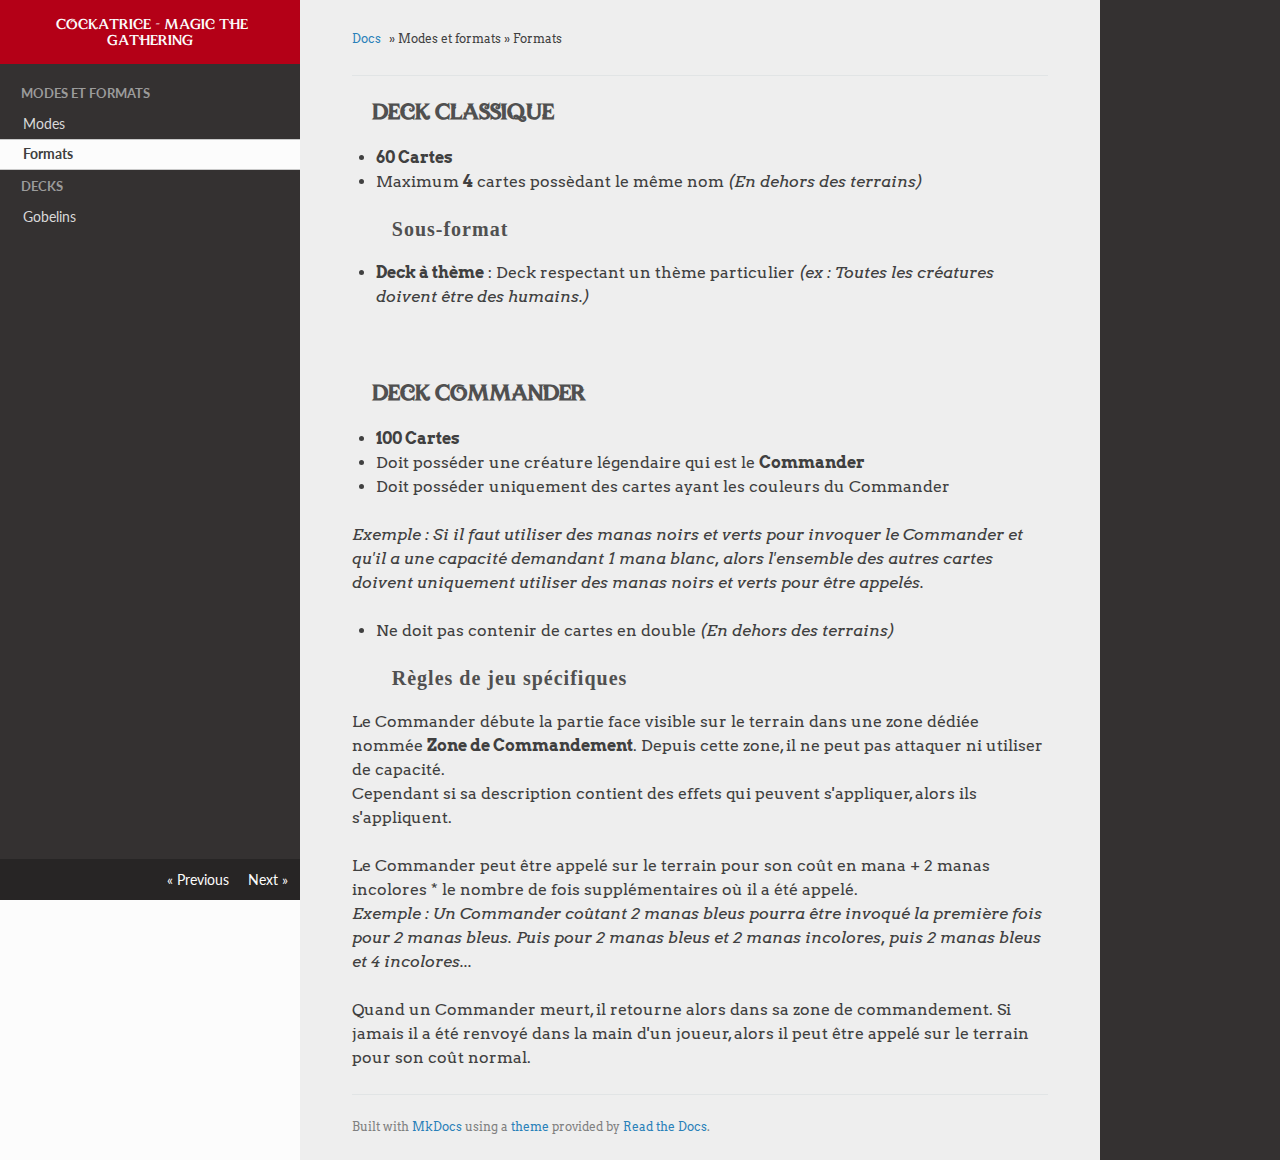
==== commit 69c418f0: "Deployed c50ab7b with MkDocs version: 1.1.2" ====
--- a/formats/index.html
+++ b/formats/index.html
@@ -103,7 +103,7 @@
 <h3 id="sous-format">Sous-format</h3>
 <ul>
 <li><strong>Deck à thème</strong> : Deck respectant un thème particulier <em>(ex : Toutes les créatures
-doivent être des humains.)</em></li>
+ doivent être des humains.)</em></li>
 </ul>
 <p><br/></p>
 <h2 id="deck-commander">Deck Commander</h2>
@@ -113,21 +113,21 @@
 <li>Doit posséder uniquement des cartes ayant les couleurs du Commander</li>
 </ul>
 <p><em>Exemple : Si il faut utiliser des manas noirs et verts pour invoquer le Commander et qu'il a une capacité
-demandant 1 mana blanc, alors l'ensemble des autres cartes doivent uniquement utiliser des manas noirs 
-et verts pour être appelés.</em></p>
+ demandant 1 mana blanc, alors l'ensemble des autres cartes doivent uniquement utiliser des manas noirs 
+ et verts pour être appelés.</em></p>
 <ul>
 <li>Ne doit pas contenir de cartes en double <em>(En dehors des terrains)</em></li>
 </ul>
 <h3 id="regles-de-jeu-specifiques">Règles de jeu spécifiques</h3>
 <p>Le Commander débute la partie face visible sur le terrain dans une zone dédiée nommée <strong>Zone de Commandement</strong>. 
-Depuis cette zone, il ne peut pas attaquer ni utiliser de capacité. <br/>
+ Depuis cette zone, il ne peut pas attaquer ni utiliser de capacité. <br/>
 Cependant si sa description contient des effets qui peuvent s'appliquer, alors ils s'appliquent.</p>
 <p>Le Commander peut être appelé sur le terrain pour son coût en mana + 2 manas incolores * le nombre de fois 
-supplémentaires où il a été appelé. <br/>
+ supplémentaires où il a été appelé. <br/>
 <em>Exemple : Un Commander coûtant 2 manas bleus pourra être invoqué la première fois pour 2 manas bleus. Puis
-pour 2 manas bleus et 2 manas incolores, puis 2 manas bleus et 4 incolores...</em></p>
+ pour 2 manas bleus et 2 manas incolores, puis 2 manas bleus et 4 incolores...</em></p>
 <p>Quand un Commander meurt, il retourne alors dans sa zone de commandement. Si jamais il a été renvoyé dans la main 
-d'un joueur, alors il peut être appelé sur le terrain pour son coût normal.</p>`.split('\n')
+ d'un joueur, alors il peut être appelé sur le terrain pour son coût normal.</p>`.split('\n')
                   var jsonCard = false;
                   for(var i=0; i<l.length; i++) {
                     if (l[i] == '<blockquote>') {
@@ -191,7 +191,7 @@
 <h3 id="sous-format">Sous-format</h3>
 <ul>
 <li><strong>Deck à thème</strong> : Deck respectant un thème particulier <em>(ex : Toutes les créatures
-doivent être des humains.)</em></li>
+ doivent être des humains.)</em></li>
 </ul>
 <p><br/></p>
 <h2 id="deck-commander">Deck Commander</h2>
@@ -201,21 +201,21 @@
 <li>Doit posséder uniquement des cartes ayant les couleurs du Commander</li>
 </ul>
 <p><em>Exemple : Si il faut utiliser des manas noirs et verts pour invoquer le Commander et qu'il a une capacité
-demandant 1 mana blanc, alors l'ensemble des autres cartes doivent uniquement utiliser des manas noirs 
-et verts pour être appelés.</em></p>
+ demandant 1 mana blanc, alors l'ensemble des autres cartes doivent uniquement utiliser des manas noirs 
+ et verts pour être appelés.</em></p>
 <ul>
 <li>Ne doit pas contenir de cartes en double <em>(En dehors des terrains)</em></li>
 </ul>
 <h3 id="regles-de-jeu-specifiques">Règles de jeu spécifiques</h3>
 <p>Le Commander débute la partie face visible sur le terrain dans une zone dédiée nommée <strong>Zone de Commandement</strong>. 
-Depuis cette zone, il ne peut pas attaquer ni utiliser de capacité. <br/>
+ Depuis cette zone, il ne peut pas attaquer ni utiliser de capacité. <br/>
 Cependant si sa description contient des effets qui peuvent s'appliquer, alors ils s'appliquent.</p>
 <p>Le Commander peut être appelé sur le terrain pour son coût en mana + 2 manas incolores * le nombre de fois 
-supplémentaires où il a été appelé. <br/>
+ supplémentaires où il a été appelé. <br/>
 <em>Exemple : Un Commander coûtant 2 manas bleus pourra être invoqué la première fois pour 2 manas bleus. Puis
-pour 2 manas bleus et 2 manas incolores, puis 2 manas bleus et 4 incolores...</em></p>
+ pour 2 manas bleus et 2 manas incolores, puis 2 manas bleus et 4 incolores...</em></p>
 <p>Quand un Commander meurt, il retourne alors dans sa zone de commandement. Si jamais il a été renvoyé dans la main 
-d'un joueur, alors il peut être appelé sur le terrain pour son coût normal.</p> -->
+ d'un joueur, alors il peut être appelé sur le terrain pour son coût normal.</p> -->
               
             </div>
           </div>
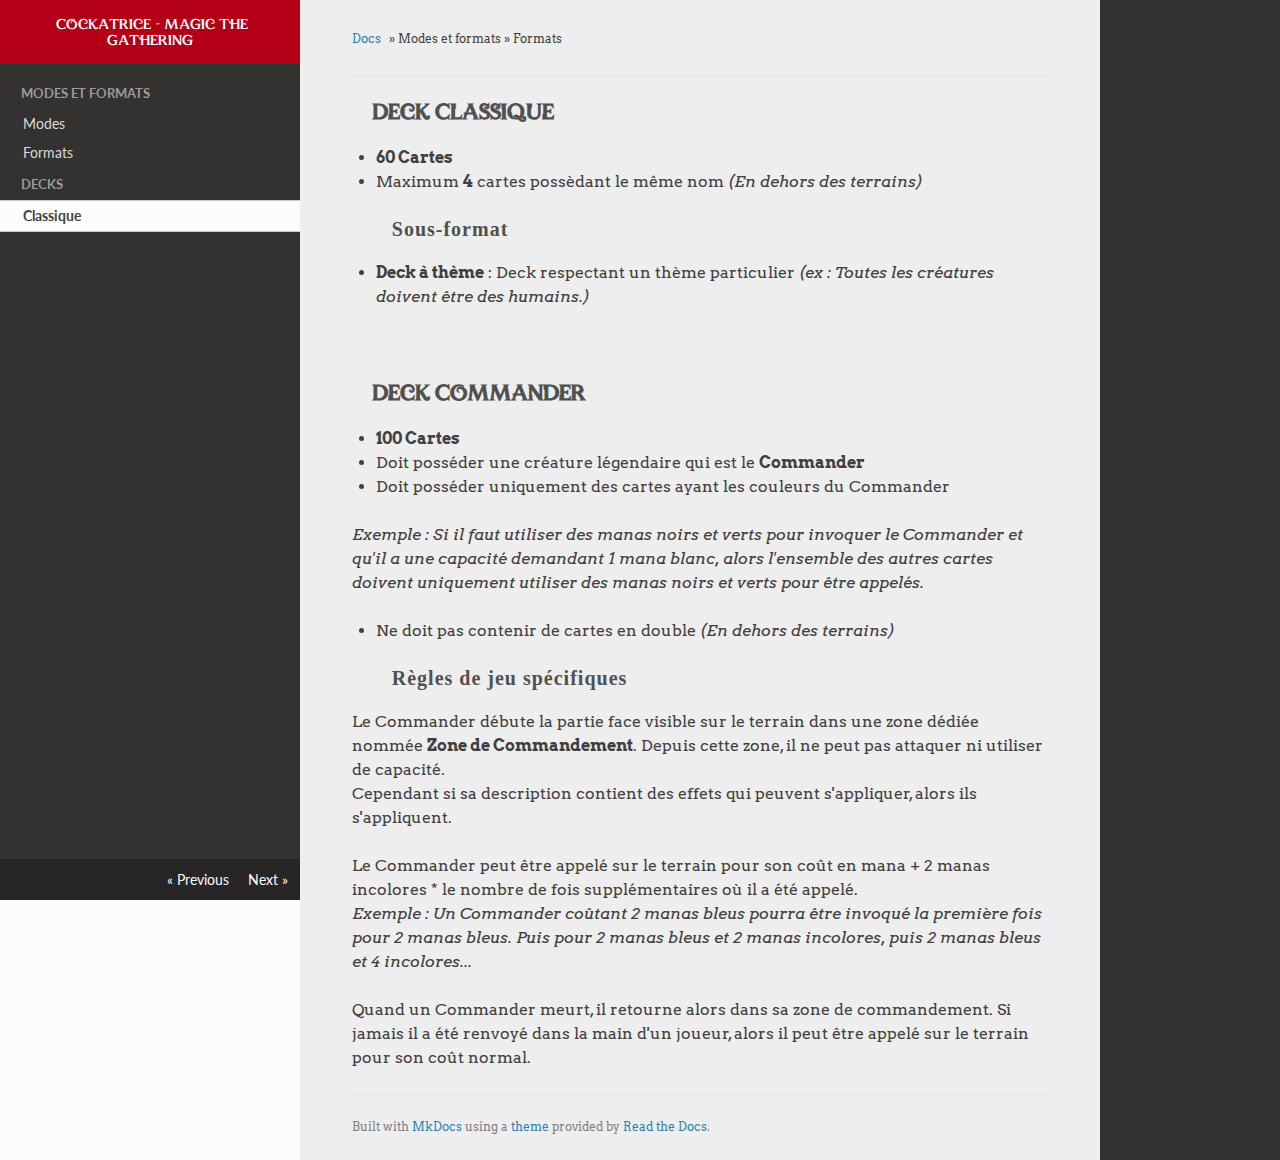
==== commit d1d539d6: "Deployed 9f8bd7d with MkDocs version: 1.1.2" ====
--- a/formats/index.html
+++ b/formats/index.html
@@ -53,7 +53,7 @@
                 </ul>
                 <p class="caption"><span class="caption-text">Decks</span></p>
                 <ul>
-                    <li class="toctree-l1"><a class="reference internal" href="../decks/gobelins/">Gobelins</a>
+                    <li class="toctree-l1"><a class="reference internal" href="#">Classique</a>
                     </li>
                 </ul>
       </div>
@@ -246,7 +246,7 @@
         <span><a href="../modes/" style="color: #fcfcfc;">&laquo; Previous</a></span>
       
       
-        <span style="margin-left: 15px"><a href="../decks/gobelins/" style="color: #fcfcfc">Next &raquo;</a></span>
+        <span style="margin-left: 15px"><a href="../decks/classique/gobelins/" style="color: #fcfcfc">Next &raquo;</a></span>
       
     </span>
 </div>
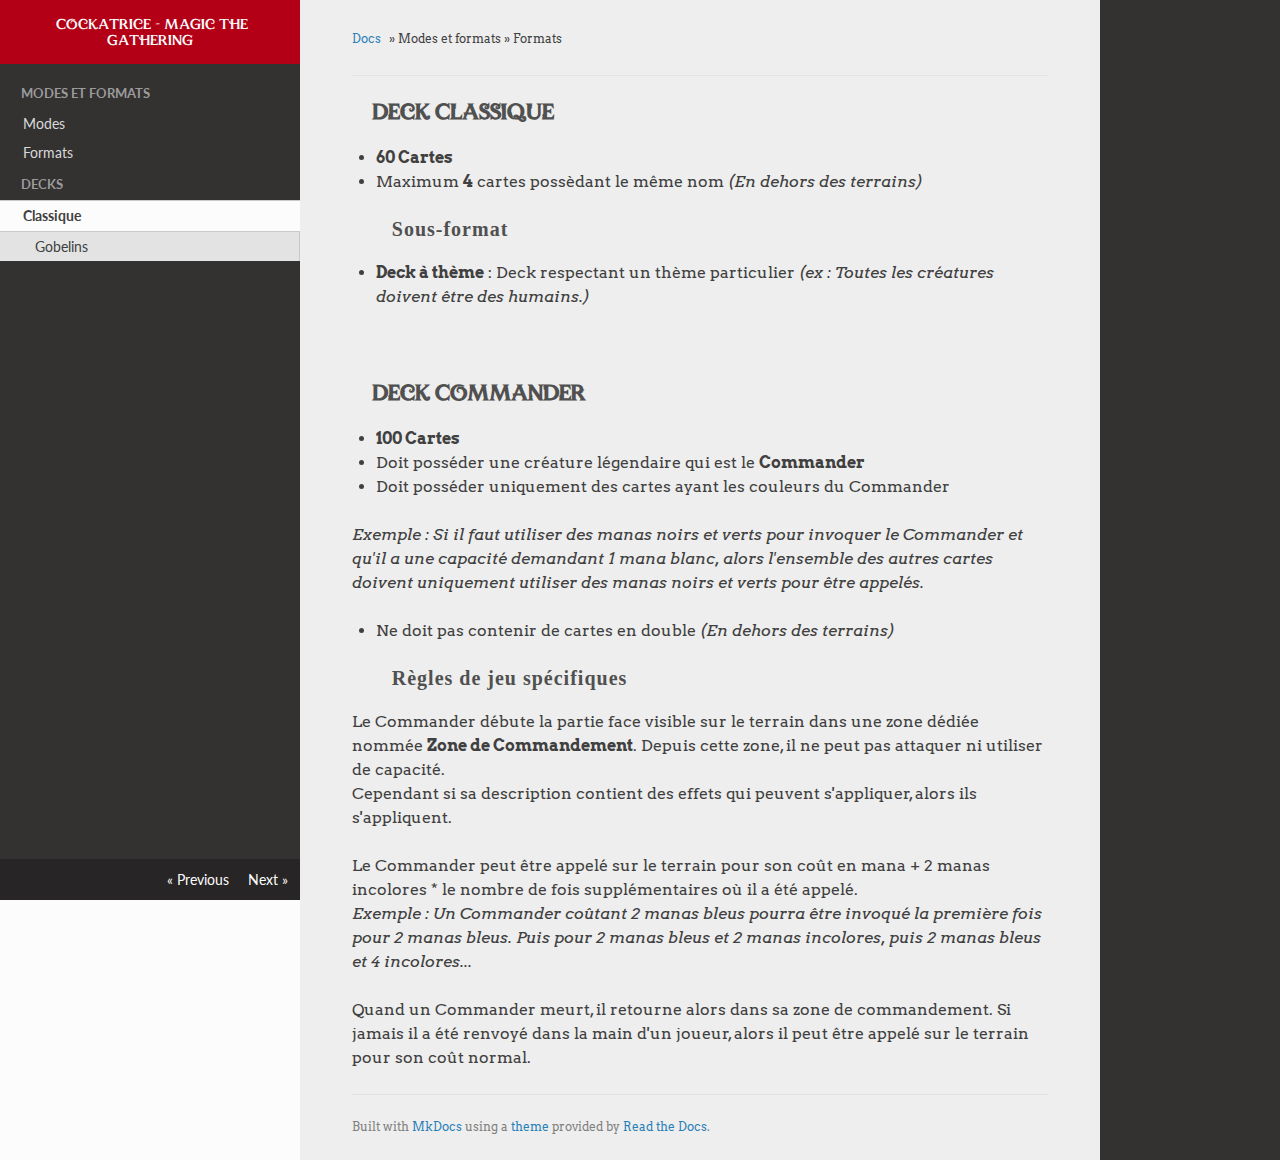
==== commit acf5f65e: "Deployed c19c41a with MkDocs version: 1.1.2" ====
--- a/formats/index.html
+++ b/formats/index.html
@@ -47,13 +47,33 @@
                 <p class="caption"><span class="caption-text">Modes et formats</span></p>
                 <ul class="current">
                     <li class="toctree-l1"><a class="reference internal" href="../modes/">Modes</a>
+    <ul>
+    <li class="toctree-l2"><a class="reference internal" href="../modes/#chacun-pour-soi">Chacun pour soi</a>
+    </li>
+    <li class="toctree-l2"><a class="reference internal" href="../modes/#pentagramme">Pentagramme</a>
+    </li>
+    <li class="toctree-l2"><a class="reference internal" href="../modes/#2v2">2v2</a>
+    </li>
+    <li class="toctree-l2"><a class="reference internal" href="../modes/#troll-a-deux-tetes">Troll à deux têtes</a>
+    </li>
+    </ul>
                     </li>
                     <li class="toctree-l1 current"><a class="reference internal current" href="./">Formats</a>
+    <ul class="current">
+    <li class="toctree-l2"><a class="reference internal" href="#deck-classique">Deck Classique</a>
+    </li>
+    <li class="toctree-l2"><a class="reference internal" href="#deck-commander">Deck Commander</a>
+    </li>
+    </ul>
                     </li>
                 </ul>
                 <p class="caption"><span class="caption-text">Decks</span></p>
                 <ul>
                     <li class="toctree-l1"><a class="reference internal" href="#">Classique</a>
+    <ul>
+                <li class="toctree-l2"><a class="reference internal" href="../decks/classique/gobelins/">Gobelins</a>
+                </li>
+    </ul>
                     </li>
                 </ul>
       </div>
